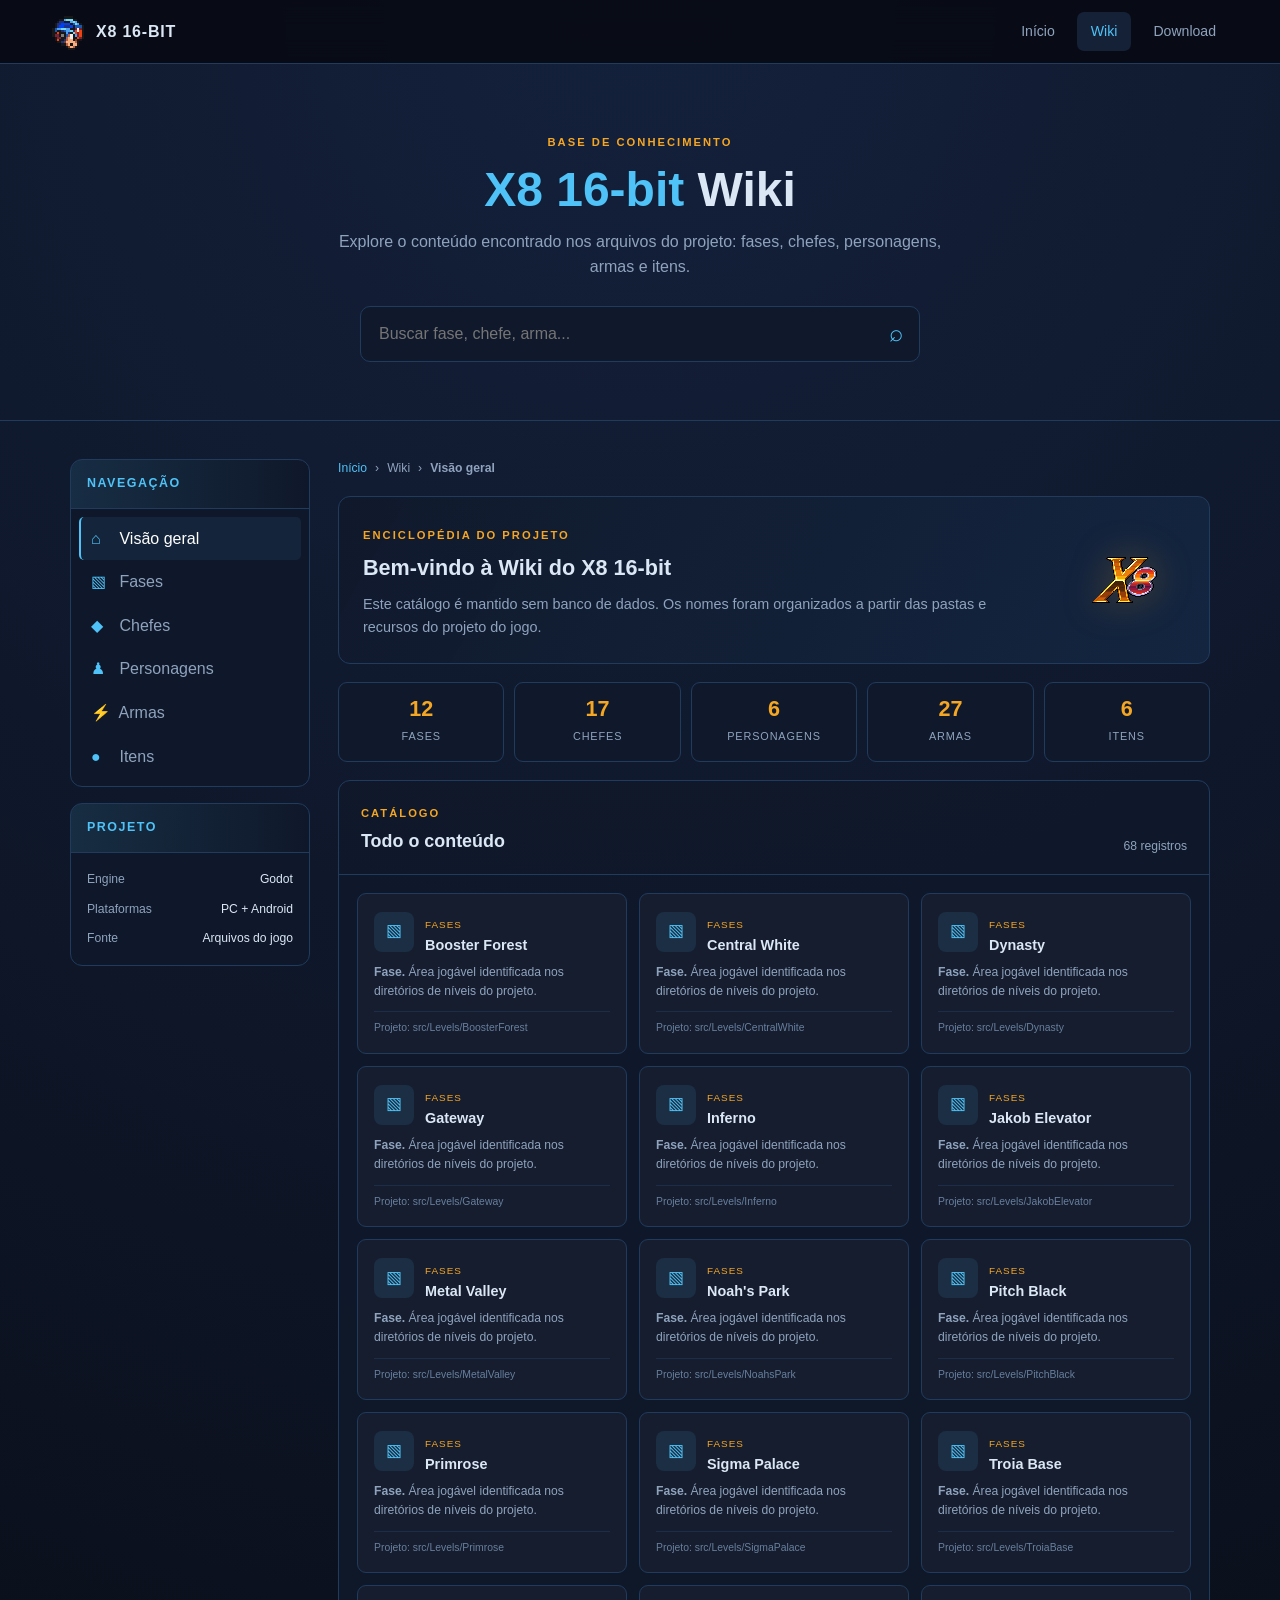
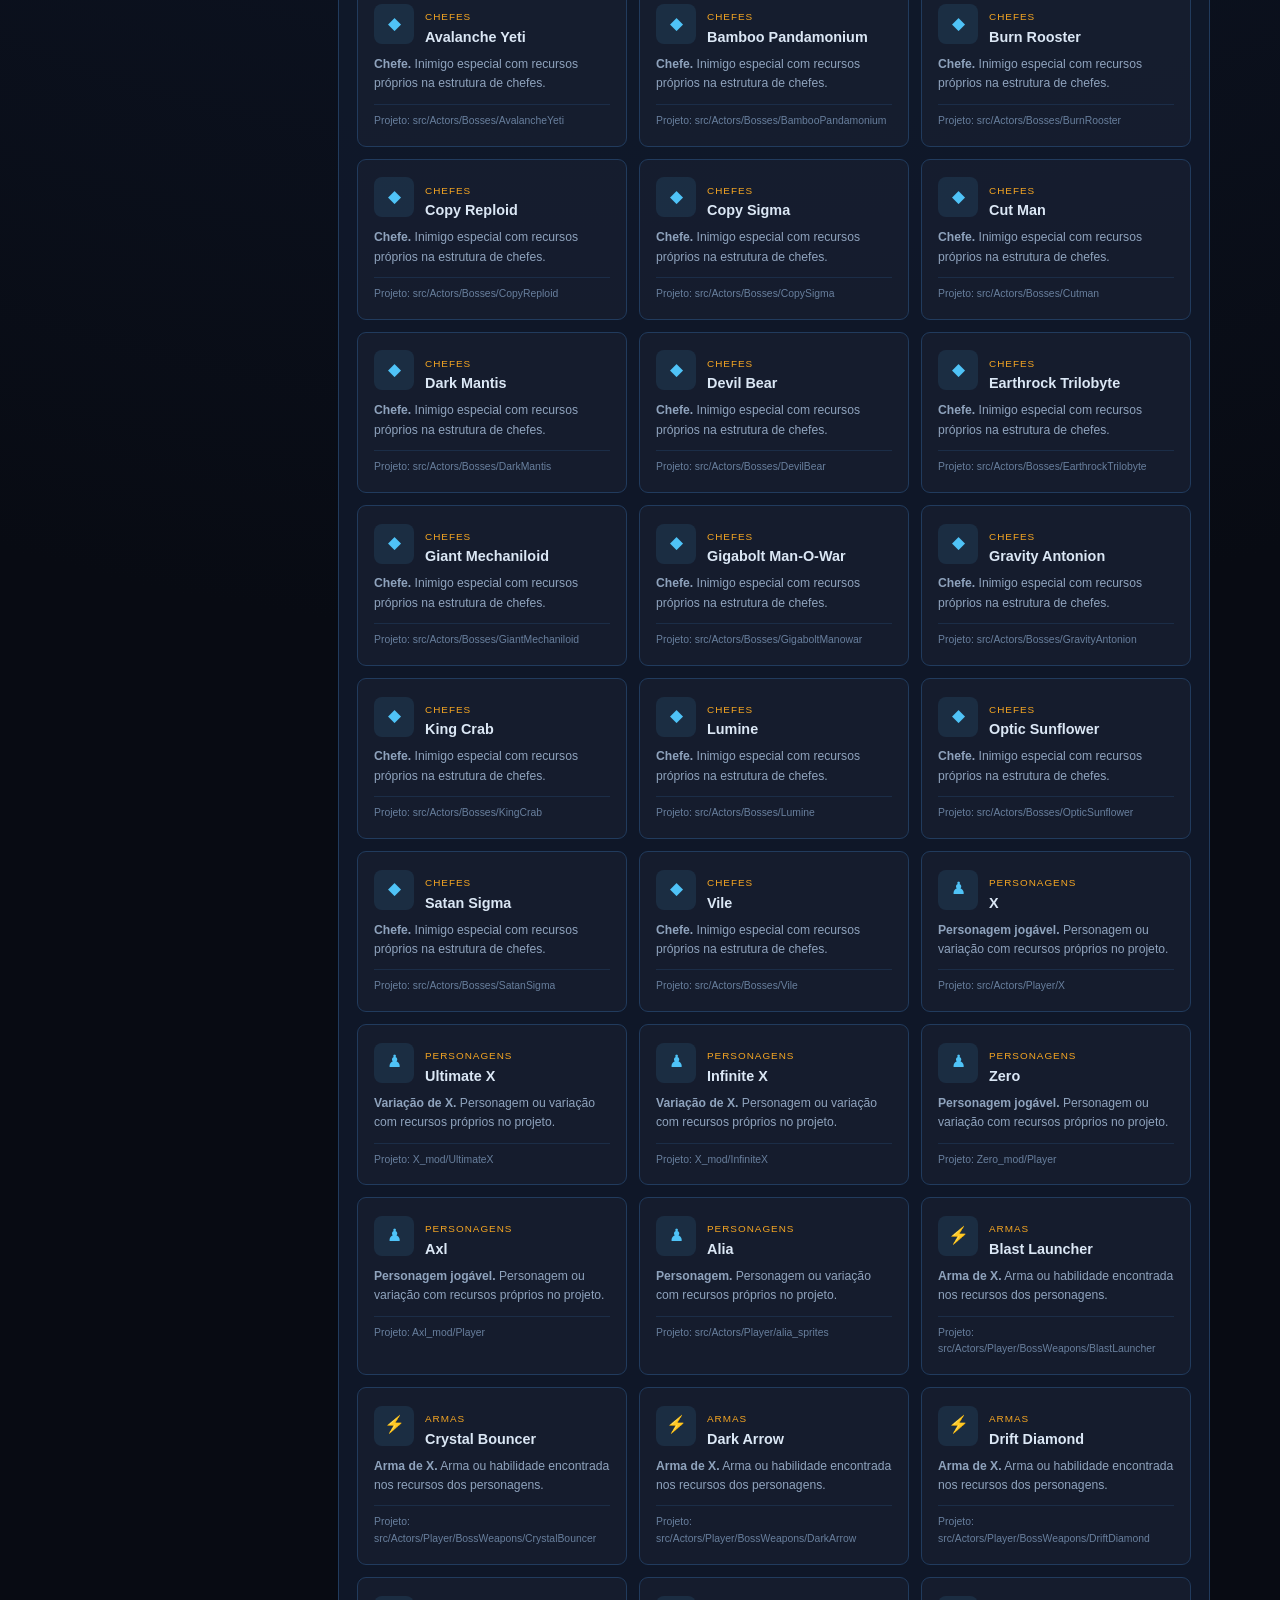
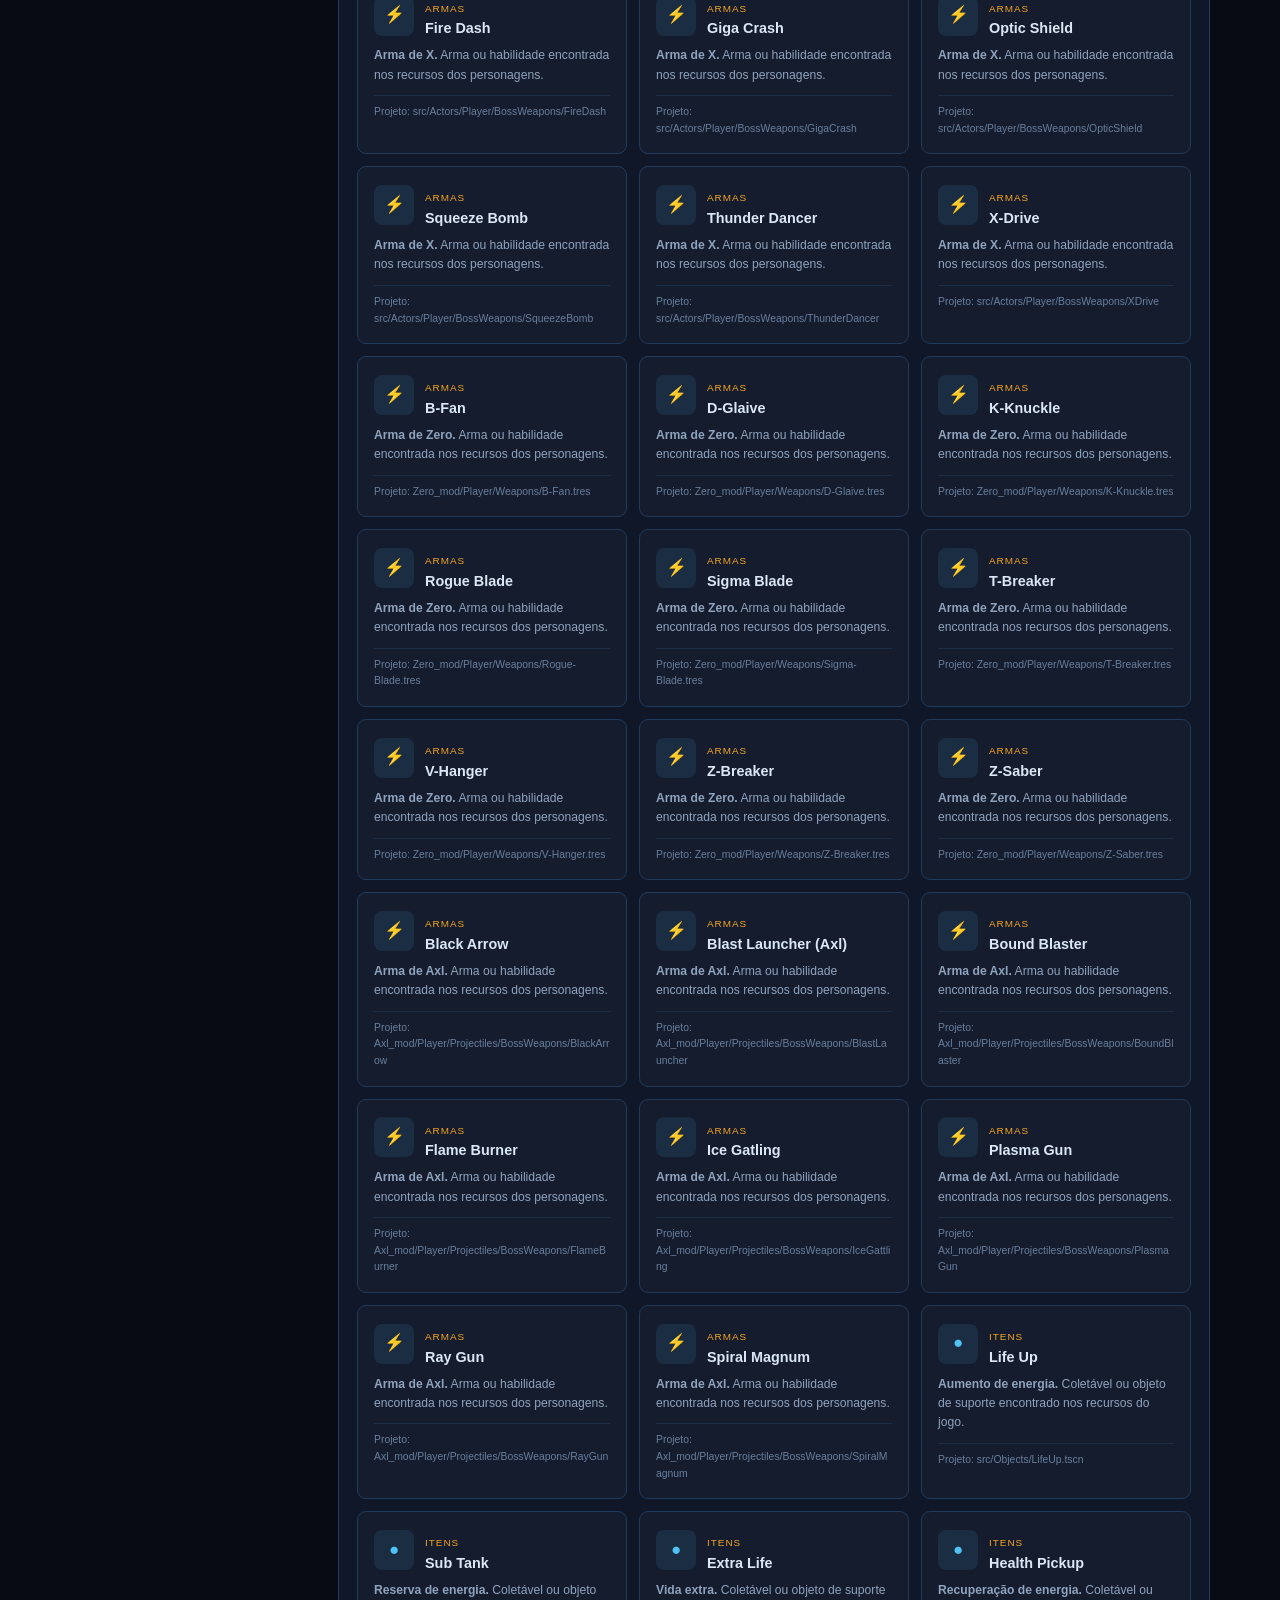
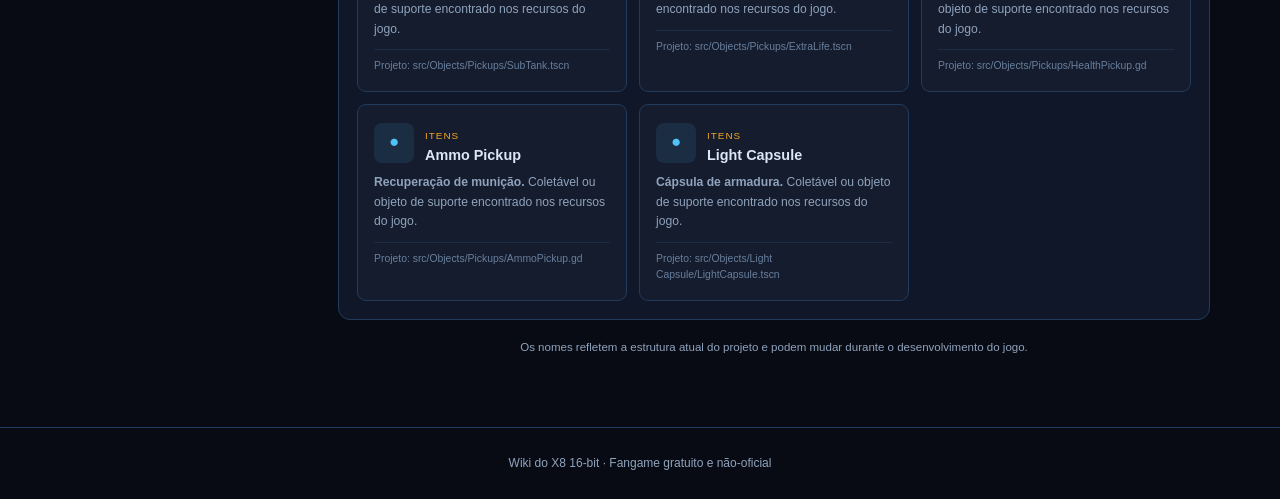
==== wiki.html @ cc603869 "Add static game wiki" ====
<!DOCTYPE html>
<html lang="pt-BR">
<head>
  <meta charset="UTF-8">
  <meta name="viewport" content="width=device-width, initial-scale=1.0">
  <meta name="description" content="Wiki do fangame X8 16-bit: fases, chefes, personagens, armas e itens.">
  <title>X8 16-bit Wiki</title>
  <link rel="icon" type="image/png" href="assets/icon.png">
  <link rel="stylesheet" href="assets/wiki.css">
</head>
<body>
  <header class="topbar">
    <a class="brand" href="index.html">
      <img src="assets/icon.png" alt="">
      <span>X8 16-BIT</span>
    </a>
    <nav aria-label="Navegação principal">
      <a href="index.html">Início</a>
      <a class="active" href="wiki.html" aria-current="page">Wiki</a>
      <a href="index.html#download">Download</a>
    </nav>
  </header>

  <section class="wiki-hero">
    <div class="hero-content">
      <span class="eyebrow">Base de conhecimento</span>
      <h1><span>X8 16-bit</span> Wiki</h1>
      <p>Explore o conteúdo encontrado nos arquivos do projeto: fases, chefes, personagens, armas e itens.</p>
      <label class="wiki-search">
        <span class="sr-only">Buscar na wiki</span>
        <input id="wiki-search" type="search" placeholder="Buscar fase, chefe, arma..." autocomplete="off">
        <span aria-hidden="true">⌕</span>
      </label>
    </div>
  </section>

  <div class="wiki-layout">
    <aside class="wiki-sidebar">
      <section class="side-card">
        <h2>Navegação</h2>
        <nav id="category-nav" aria-label="Categorias da wiki">
          <button class="side-link active" type="button" data-filter="all"><span>⌂</span> Visão geral</button>
          <button class="side-link" type="button" data-filter="fases"><span>▧</span> Fases</button>
          <button class="side-link" type="button" data-filter="chefes"><span>◆</span> Chefes</button>
          <button class="side-link" type="button" data-filter="personagens"><span>♟</span> Personagens</button>
          <button class="side-link" type="button" data-filter="armas"><span>⚡</span> Armas</button>
          <button class="side-link" type="button" data-filter="itens"><span>●</span> Itens</button>
        </nav>
      </section>
      <section class="side-card project-card">
        <h2>Projeto</h2>
        <dl>
          <div><dt>Engine</dt><dd>Godot</dd></div>
          <div><dt>Plataformas</dt><dd>PC + Android</dd></div>
          <div><dt>Fonte</dt><dd>Arquivos do jogo</dd></div>
        </dl>
      </section>
    </aside>

    <main class="wiki-content">
      <div class="breadcrumb"><a href="index.html">Início</a><span>›</span><span>Wiki</span><span>›</span><strong id="current-category">Visão geral</strong></div>

      <section class="welcome-panel" id="welcome-panel">
        <div>
          <span class="eyebrow">Enciclopédia do projeto</span>
          <h2>Bem-vindo à Wiki do X8 16-bit</h2>
          <p>Este catálogo é mantido sem banco de dados. Os nomes foram organizados a partir das pastas e recursos do projeto do jogo.</p>
        </div>
        <img src="assets/logo.png" alt="X8 16-bit">
      </section>

      <section class="stats" aria-label="Resumo do catálogo">
        <button type="button" data-filter="fases"><strong id="count-fases">0</strong><span>Fases</span></button>
        <button type="button" data-filter="chefes"><strong id="count-chefes">0</strong><span>Chefes</span></button>
        <button type="button" data-filter="personagens"><strong id="count-personagens">0</strong><span>Personagens</span></button>
        <button type="button" data-filter="armas"><strong id="count-armas">0</strong><span>Armas</span></button>
        <button type="button" data-filter="itens"><strong id="count-itens">0</strong><span>Itens</span></button>
      </section>

      <section class="catalog-panel">
        <header>
          <div>
            <span class="eyebrow">Catálogo</span>
            <h2 id="catalog-title">Todo o conteúdo</h2>
          </div>
          <span id="result-count" class="result-count" aria-live="polite"></span>
        </header>
        <div id="wiki-grid" class="wiki-grid"></div>
        <div id="empty-state" class="empty-state" hidden>
          <span>⌕</span>
          <h3>Nenhum resultado encontrado</h3>
          <p>Tente buscar usando outro nome ou selecione outra categoria.</p>
        </div>
      </section>

      <p class="source-note">Os nomes refletem a estrutura atual do projeto e podem mudar durante o desenvolvimento do jogo.</p>
    </main>
  </div>

  <footer>Wiki do X8 16-bit · Fangame gratuito e não-oficial</footer>
  <script src="assets/wiki.js"></script>
</body>
</html>
---- assets/wiki.css ----
:root{
  --bg:#080b13;
  --bg-soft:#0b1120;
  --surface:#10192b;
  --surface-2:#142137;
  --border:#213b5d;
  --blue:#4fc3f7;
  --blue-dark:#2476ad;
  --gold:#f5a623;
  --text:#dbe7f5;
  --muted:#8fa3bd;
  --shadow:0 18px 50px rgba(0,0,0,.28);
}
*{box-sizing:border-box}
html{scroll-behavior:smooth}
body{
  margin:0;background:radial-gradient(circle at 50% 0,#14213c 0,var(--bg) 42%);
  color:var(--text);font-family:"Segoe UI",Roboto,Arial,sans-serif;line-height:1.6;
}
button,input{font:inherit}
a{color:inherit}
.sr-only{position:absolute;width:1px;height:1px;padding:0;margin:-1px;overflow:hidden;clip:rect(0,0,0,0);white-space:nowrap;border:0}
.eyebrow{color:var(--gold);font-size:.7rem;font-weight:800;letter-spacing:.18em;text-transform:uppercase}
.topbar{
  min-height:64px;padding:10px max(20px,calc((100% - 1180px)/2));
  display:flex;align-items:center;justify-content:space-between;gap:24px;
  position:sticky;top:0;z-index:10;background:rgba(8,11,19,.9);
  backdrop-filter:blur(12px);border-bottom:1px solid var(--border);
}
.brand{display:flex;align-items:center;gap:10px;text-decoration:none;font-weight:800;letter-spacing:.05em}
.brand img{width:36px;height:36px;image-rendering:pixelated}
.topbar nav{display:flex;align-items:center;gap:8px}
.topbar nav a{padding:8px 14px;border-radius:7px;text-decoration:none;color:var(--muted);font-size:.88rem}
.topbar nav a:hover,.topbar nav a.active{background:var(--surface-2);color:var(--blue)}
.wiki-hero{padding:64px 20px 58px;border-bottom:1px solid var(--border);text-align:center}
.hero-content{max-width:700px;margin:auto}
.wiki-hero h1{font-size:clamp(2rem,7vw,3rem);line-height:1.15;margin:8px 0 12px}
.wiki-hero h1 span{color:var(--blue)}
.wiki-hero p{color:var(--muted);margin:0 auto;max-width:650px}
.wiki-search{display:block;position:relative;max-width:560px;margin:26px auto 0}
.wiki-search input{
  width:100%;padding:14px 48px 14px 18px;background:var(--surface);
  color:var(--text);border:1px solid var(--border);border-radius:10px;outline:none;
}
.wiki-search input:focus{border-color:var(--blue);box-shadow:0 0 0 3px rgba(79,195,247,.12)}
.wiki-search>span:last-child{position:absolute;right:17px;top:8px;color:var(--blue);font-size:1.5rem}
.wiki-layout{
  width:min(1180px,100%);margin:auto;padding:38px 20px 70px;
  display:grid;grid-template-columns:240px minmax(0,1fr);gap:28px;align-items:start;
}
.wiki-sidebar{position:sticky;top:88px;display:grid;gap:16px}
.side-card,.catalog-panel,.welcome-panel{
  background:rgba(16,25,43,.9);border:1px solid var(--border);border-radius:12px;overflow:hidden;
}
.side-card h2{
  font-size:.78rem;text-transform:uppercase;letter-spacing:.12em;margin:0;padding:14px 16px;
  color:var(--blue);background:linear-gradient(90deg,rgba(79,195,247,.12),transparent);
  border-bottom:1px solid var(--border);
}
.side-card nav{padding:8px}
.side-link{
  width:100%;border:0;border-left:2px solid transparent;background:transparent;color:var(--muted);
  padding:9px 10px;text-align:left;border-radius:5px;cursor:pointer;
}
.side-link span{display:inline-block;width:24px;color:var(--blue)}
.side-link:hover,.side-link.active{color:#fff;background:rgba(79,195,247,.08);border-left-color:var(--blue)}
.project-card dl{margin:0;padding:12px 16px;font-size:.76rem}
.project-card dl div{display:flex;justify-content:space-between;gap:8px;padding:5px 0}
.project-card dt{color:var(--muted)}.project-card dd{margin:0;text-align:right}
.breadcrumb{display:flex;gap:8px;align-items:center;color:var(--muted);font-size:.76rem;margin-bottom:18px}
.breadcrumb a{color:var(--blue);text-decoration:none}
.welcome-panel{
  padding:24px;display:flex;justify-content:space-between;align-items:center;gap:24px;
  background:linear-gradient(120deg,rgba(16,25,43,.95),rgba(20,38,66,.92));
}
.welcome-panel h2{margin:4px 0 8px;font-size:1.35rem}.welcome-panel p{margin:0;color:var(--muted);font-size:.9rem}
.welcome-panel img{width:120px;image-rendering:pixelated;filter:drop-shadow(0 0 18px rgba(245,166,35,.25))}
.stats{display:grid;grid-template-columns:repeat(5,1fr);gap:10px;margin:18px 0}
.stats button{
  padding:13px 8px;background:var(--surface);border:1px solid var(--border);border-radius:9px;
  color:var(--text);cursor:pointer;
}
.stats button:hover{border-color:var(--blue);transform:translateY(-1px)}
.stats strong{display:block;color:var(--gold);font-size:1.35rem;line-height:1.2}.stats span{color:var(--muted);font-size:.68rem;text-transform:uppercase;letter-spacing:.08em}
.catalog-panel>header{display:flex;align-items:end;justify-content:space-between;gap:20px;padding:18px 22px;border-bottom:1px solid var(--border)}
.catalog-panel h2{font-size:1.12rem;margin:3px 0 0}.result-count{font-size:.76rem;color:var(--muted)}
.wiki-grid{padding:18px;display:grid;grid-template-columns:repeat(3,minmax(0,1fr));gap:12px}
.wiki-entry{
  min-width:0;padding:16px;background:rgba(255,255,255,.025);border:1px solid var(--border);
  border-radius:9px;transition:.18s ease;
}
.wiki-entry:hover{transform:translateY(-2px);border-color:var(--blue-dark);background:rgba(79,195,247,.04)}
.entry-top{display:flex;align-items:center;gap:11px;margin-bottom:9px}
.entry-icon{
  width:40px;height:40px;flex:0 0 40px;display:grid;place-items:center;border-radius:8px;
  background:rgba(79,195,247,.1);color:var(--blue);font-size:1.05rem;
}
.wiki-entry h3{font-size:.9rem;line-height:1.25;margin:0;overflow-wrap:anywhere}
.entry-category{font-size:.62rem;text-transform:uppercase;letter-spacing:.1em;color:var(--gold)}
.wiki-entry p{font-size:.76rem;color:var(--muted);margin:0}
.entry-source{display:block;margin-top:10px;padding-top:8px;border-top:1px solid rgba(33,59,93,.55);font-size:.65rem;color:#687f9d;overflow-wrap:anywhere}
.empty-state{text-align:center;padding:55px 20px;color:var(--muted)}.empty-state span{font-size:2rem;color:var(--blue)}.empty-state h3{color:var(--text);margin:8px 0 2px}.empty-state p{margin:0;font-size:.84rem}
.source-note{text-align:center;color:var(--muted);font-size:.72rem;margin:18px 0 0}
footer{padding:26px 20px;text-align:center;border-top:1px solid var(--border);color:var(--muted);font-size:.75rem}
@media(max-width:900px){
  .wiki-layout{grid-template-columns:1fr}.wiki-sidebar{position:static}.side-card nav{display:grid;grid-template-columns:repeat(3,1fr);gap:4px}.project-card{display:none}
  .wiki-grid{grid-template-columns:repeat(2,minmax(0,1fr))}
}
@media(max-width:620px){
  .topbar{padding-inline:14px}.brand span{display:none}.topbar nav a{padding:8px 10px}
  .wiki-hero{padding:44px 16px}.wiki-layout{padding:24px 14px 50px}
  .side-card nav{grid-template-columns:repeat(2,1fr)}.welcome-panel img{display:none}
  .stats{grid-template-columns:repeat(3,1fr)}.wiki-grid{grid-template-columns:1fr;padding:12px}
  .catalog-panel>header{padding:15px}.breadcrumb{overflow-x:auto;white-space:nowrap}
}
@media(prefers-reduced-motion:reduce){html{scroll-behavior:auto}*{transition:none!important}}
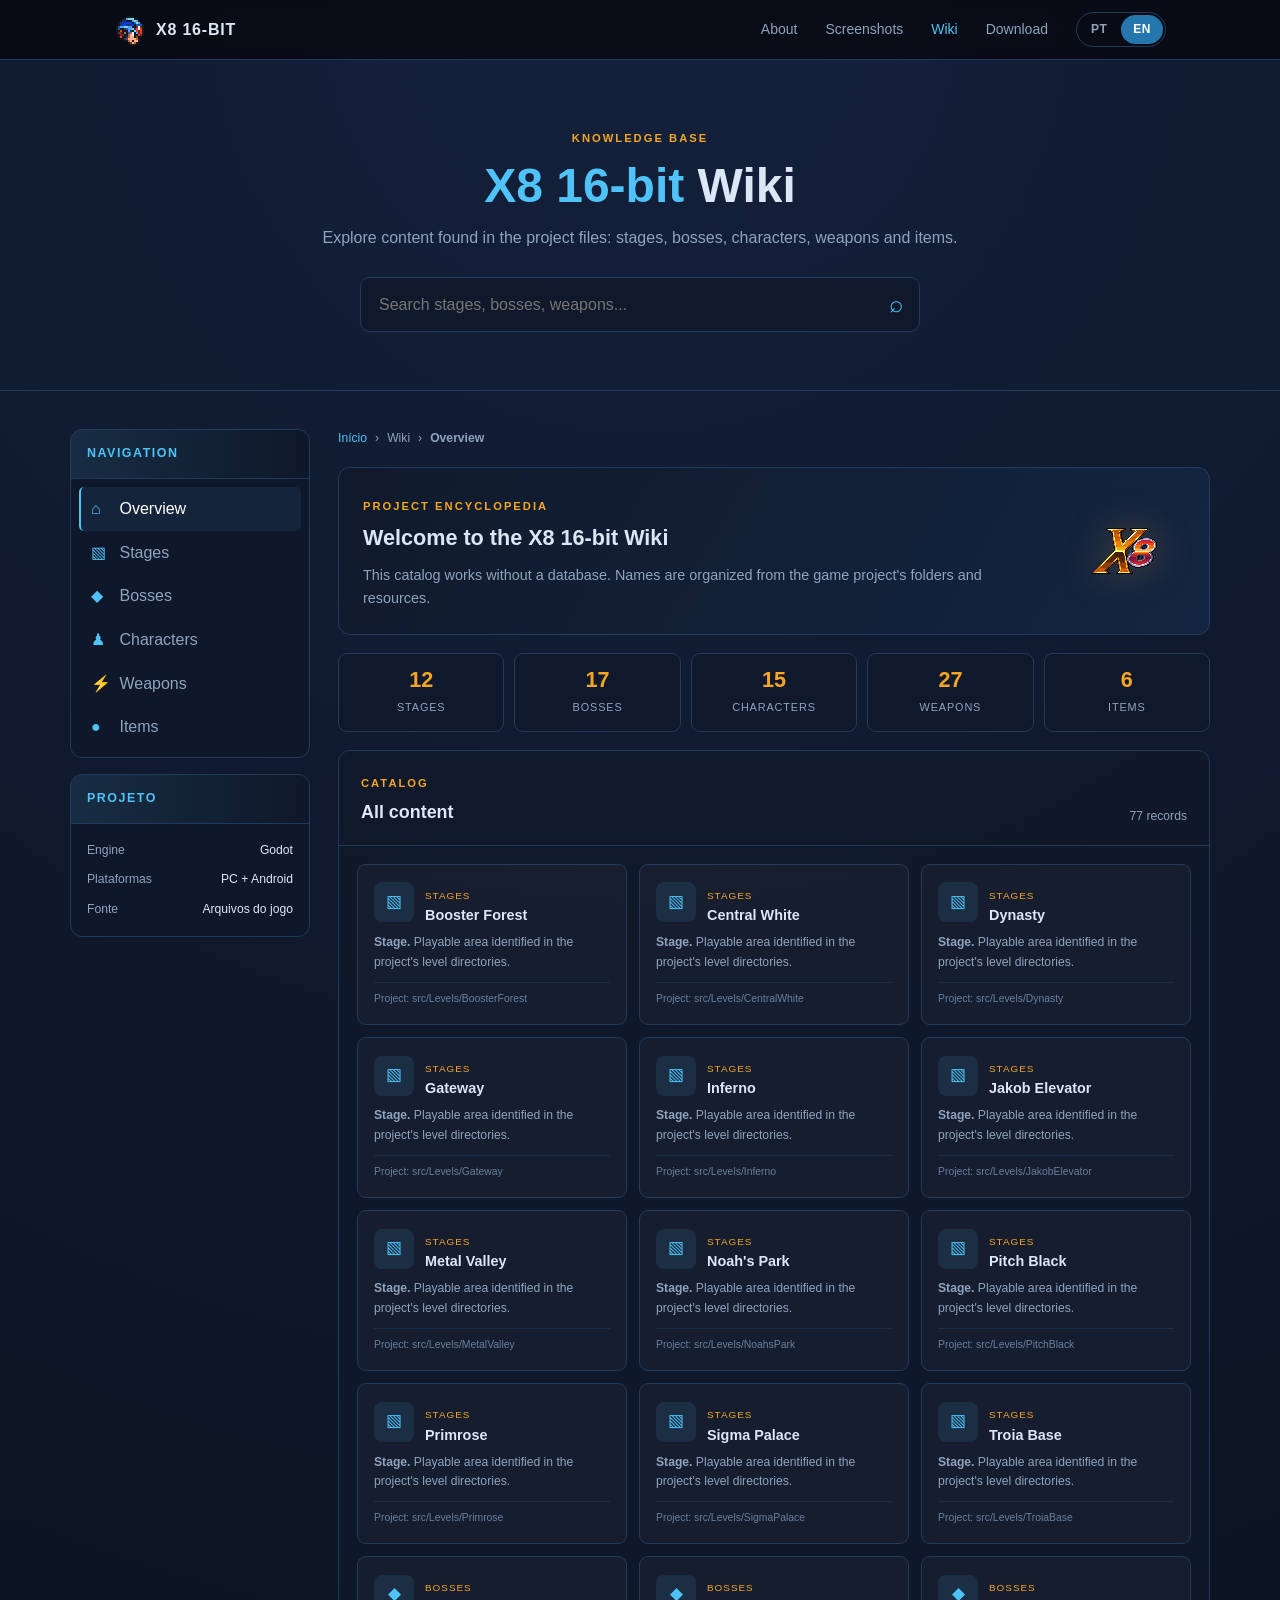
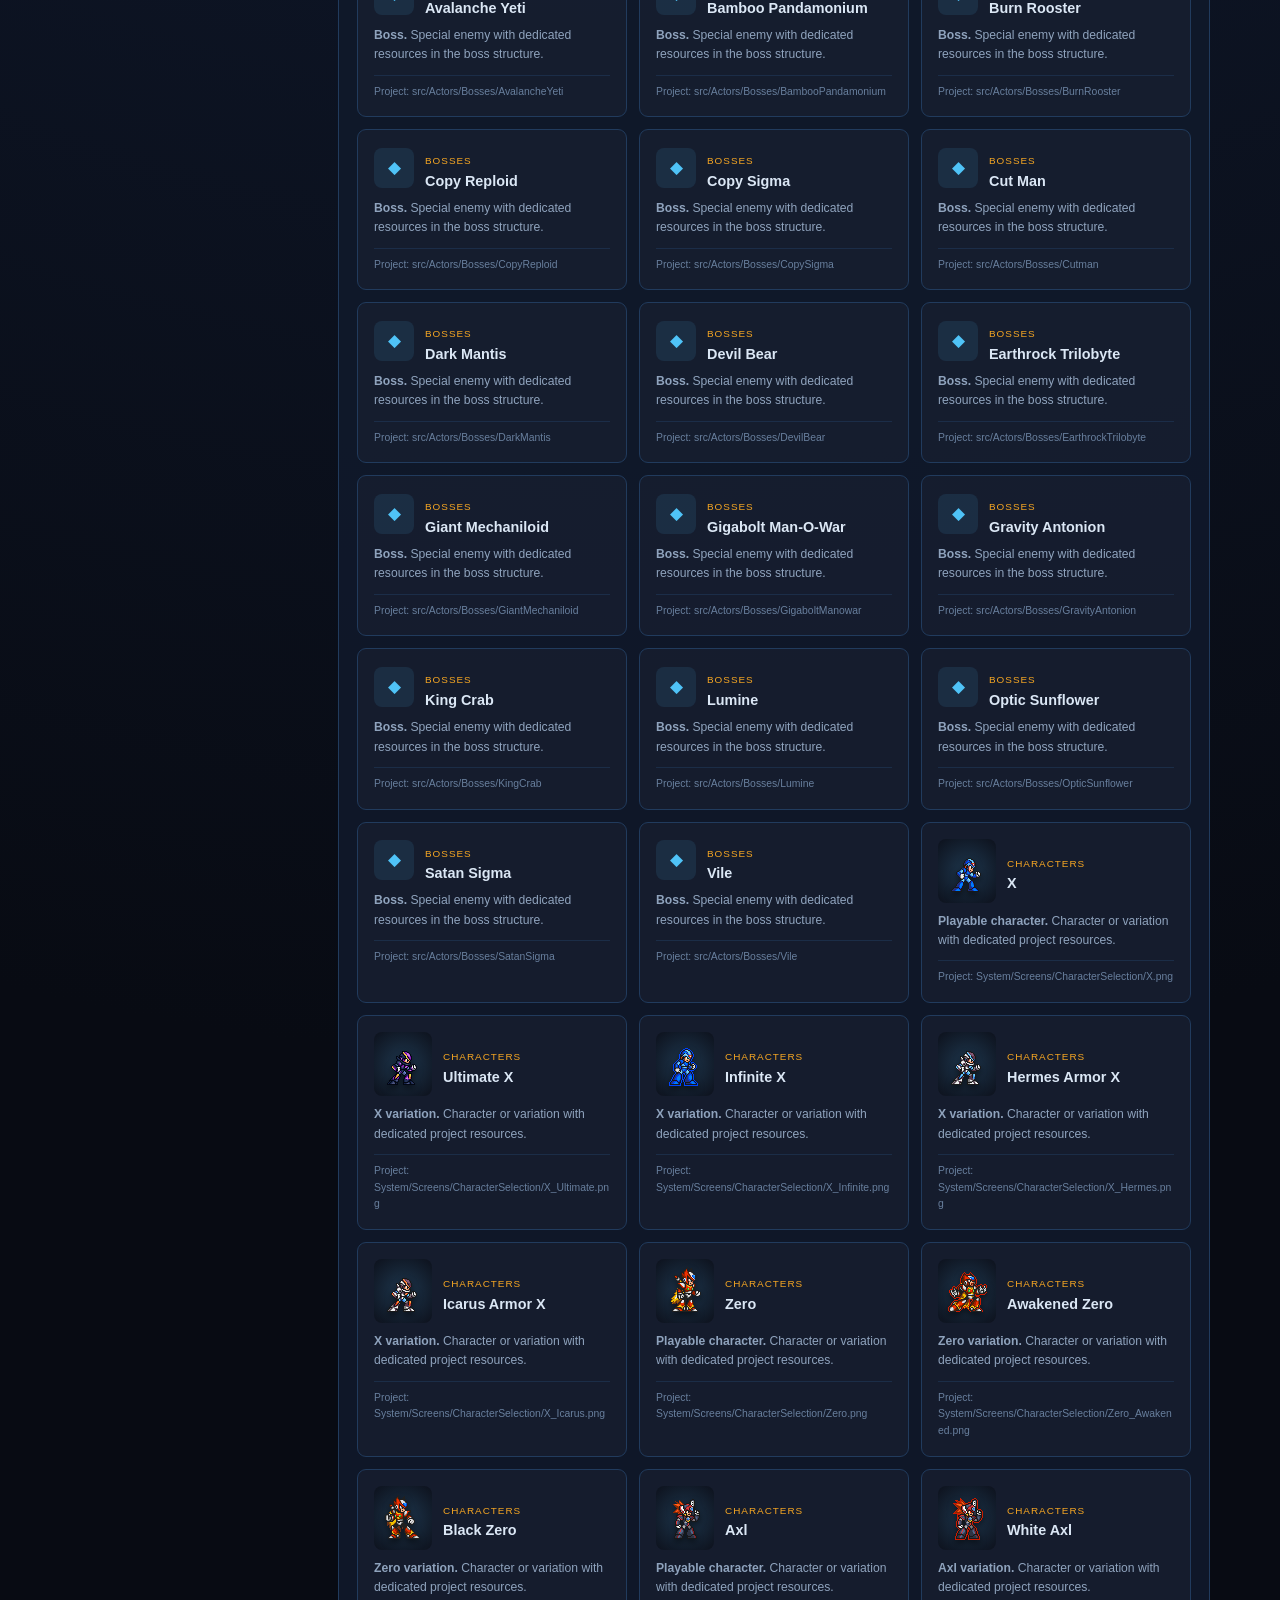
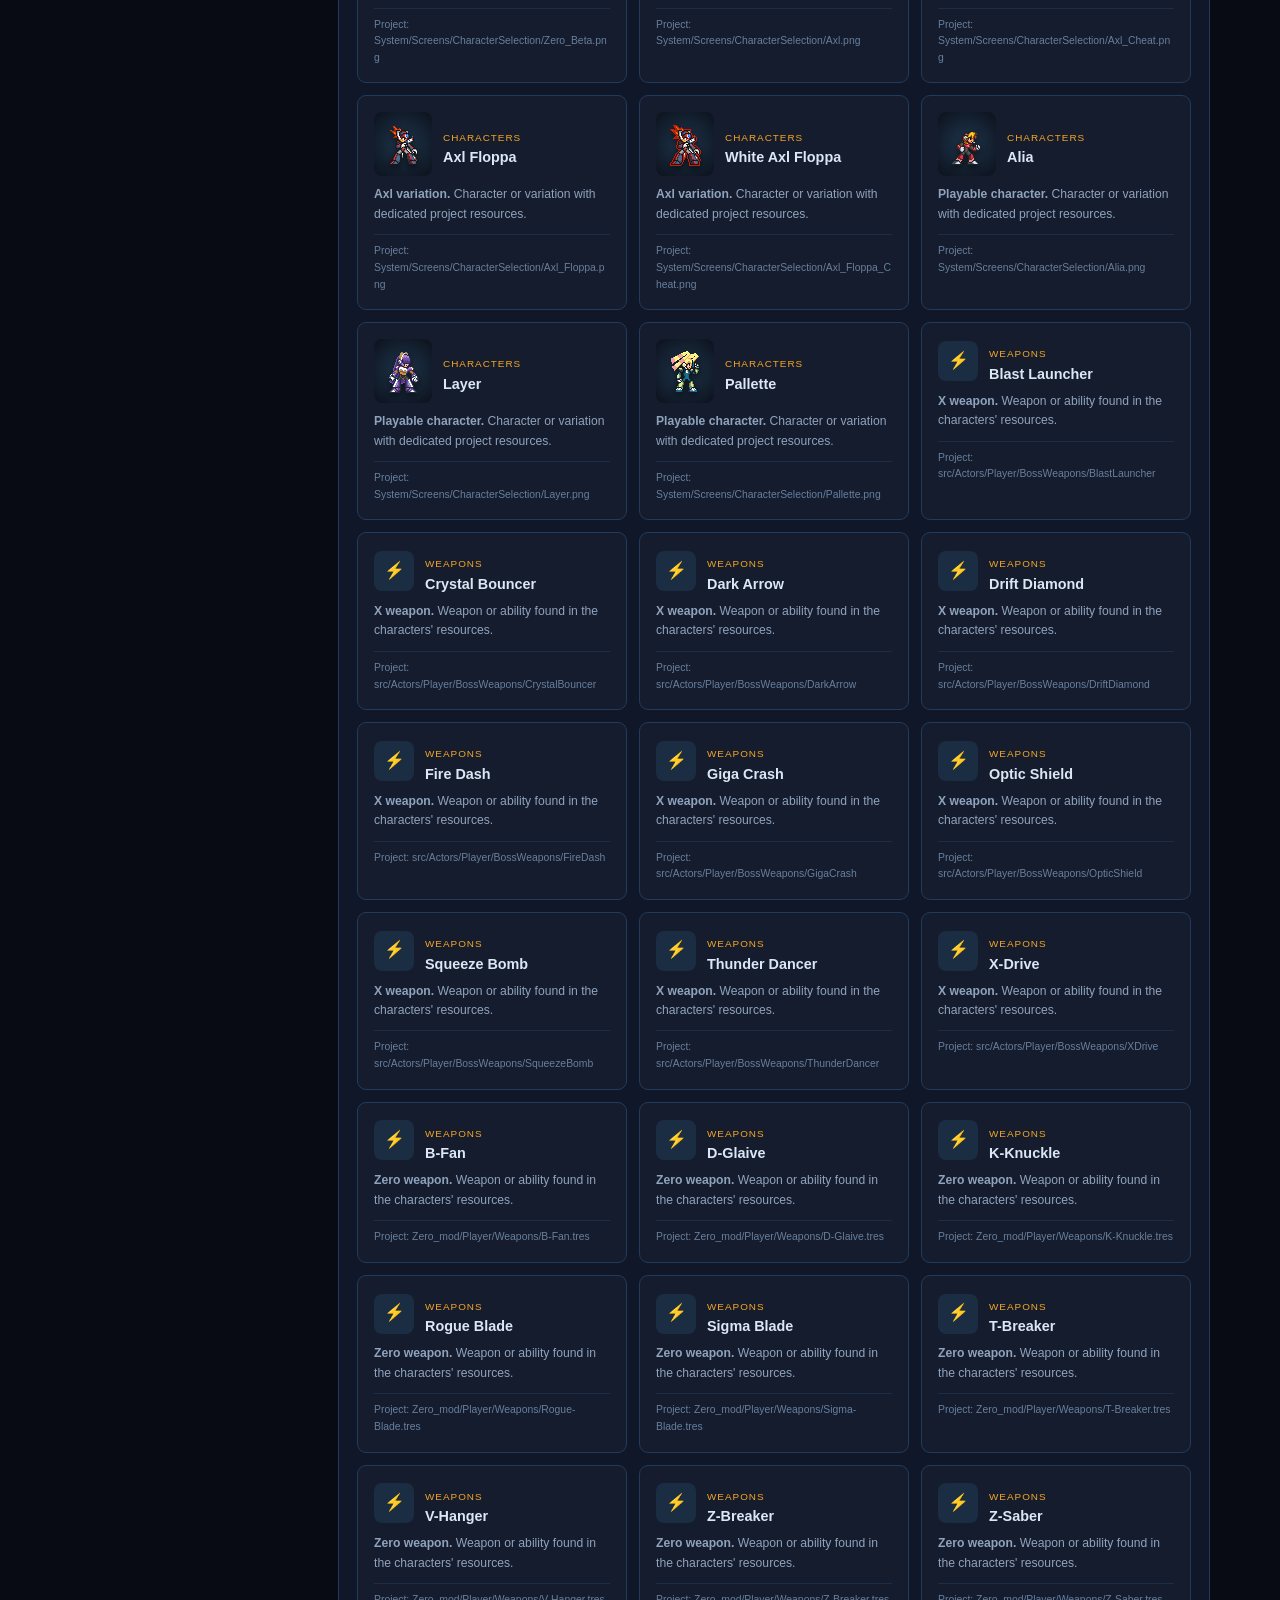
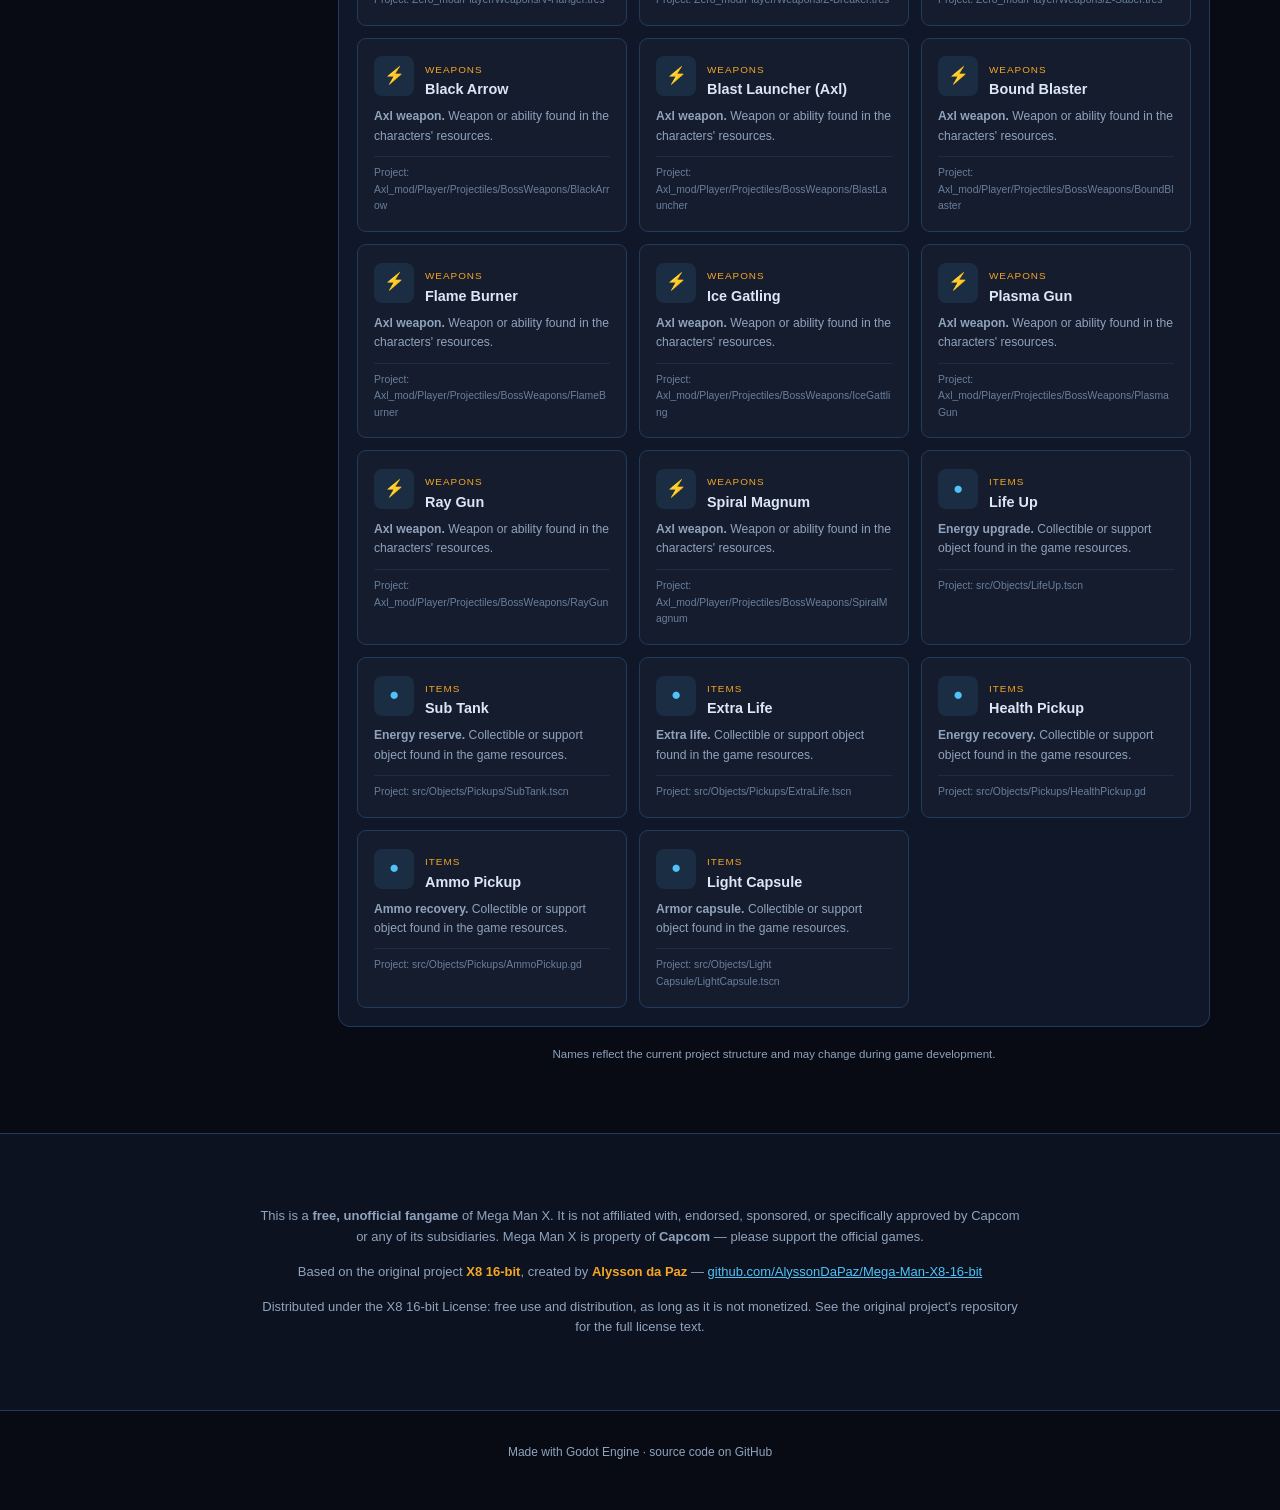
==== commit 6b30a6d1: "Align wiki layout and update documentation" ====
--- a/wiki.html
+++ b/wiki.html
@@ -9,26 +9,33 @@
   <link rel="stylesheet" href="assets/wiki.css">
 </head>
 <body>
-  <header class="topbar">
-    <a class="brand" href="index.html">
-      <img src="assets/icon.png" alt="">
-      <span>X8 16-BIT</span>
-    </a>
-    <nav aria-label="Navegação principal">
-      <a href="index.html">Início</a>
-      <a class="active" href="wiki.html" aria-current="page">Wiki</a>
-      <a href="index.html#download">Download</a>
-    </nav>
+  <header class="nav">
+    <div class="nav-inner">
+      <a class="brand" href="index.html">
+        <img src="assets/icon.png" alt="Ícone X8">
+        <span>X8 16-BIT</span>
+      </a>
+      <nav class="nav-links" aria-label="Navegação principal">
+        <a href="index.html#sobre" data-i18n="nav.sobre">Sobre</a>
+        <a href="index.html#screenshots" data-i18n="nav.screenshots">Screenshots</a>
+        <a href="wiki.html" class="active" aria-current="page">Wiki</a>
+        <a href="index.html#download" data-i18n="nav.download">Download</a>
+        <div class="lang-switch" role="group" aria-label="Language / Idioma">
+          <button type="button" data-lang="pt">PT</button>
+          <button type="button" data-lang="en">EN</button>
+        </div>
+      </nav>
+    </div>
   </header>
 
   <section class="wiki-hero">
     <div class="hero-content">
-      <span class="eyebrow">Base de conhecimento</span>
+      <span class="eyebrow" data-i18n="hero.eyebrow">Base de conhecimento</span>
       <h1><span>X8 16-bit</span> Wiki</h1>
-      <p>Explore o conteúdo encontrado nos arquivos do projeto: fases, chefes, personagens, armas e itens.</p>
+      <p data-i18n="hero.description">Explore o conteúdo encontrado nos arquivos do projeto: fases, chefes, personagens, armas e itens.</p>
       <label class="wiki-search">
         <span class="sr-only">Buscar na wiki</span>
-        <input id="wiki-search" type="search" placeholder="Buscar fase, chefe, arma..." autocomplete="off">
+        <input id="wiki-search" type="search" data-i18n-attr="placeholder" data-i18n="search.placeholder" placeholder="Buscar fase, chefe, arma..." autocomplete="off">
         <span aria-hidden="true">⌕</span>
       </label>
     </div>
@@ -37,14 +44,14 @@
   <div class="wiki-layout">
     <aside class="wiki-sidebar">
       <section class="side-card">
-        <h2>Navegação</h2>
+        <h2 data-i18n="sidebar.navigation">Navegação</h2>
         <nav id="category-nav" aria-label="Categorias da wiki">
-          <button class="side-link active" type="button" data-filter="all"><span>⌂</span> Visão geral</button>
-          <button class="side-link" type="button" data-filter="fases"><span>▧</span> Fases</button>
-          <button class="side-link" type="button" data-filter="chefes"><span>◆</span> Chefes</button>
-          <button class="side-link" type="button" data-filter="personagens"><span>♟</span> Personagens</button>
-          <button class="side-link" type="button" data-filter="armas"><span>⚡</span> Armas</button>
-          <button class="side-link" type="button" data-filter="itens"><span>●</span> Itens</button>
+          <button class="side-link active" type="button" data-filter="all"><span>⌂</span> <b data-i18n="category.all">Visão geral</b></button>
+          <button class="side-link" type="button" data-filter="fases"><span>▧</span> <b data-i18n="category.fases">Fases</b></button>
+          <button class="side-link" type="button" data-filter="chefes"><span>◆</span> <b data-i18n="category.chefes">Chefes</b></button>
+          <button class="side-link" type="button" data-filter="personagens"><span>♟</span> <b data-i18n="category.personagens">Personagens</b></button>
+          <button class="side-link" type="button" data-filter="armas"><span>⚡</span> <b data-i18n="category.armas">Armas</b></button>
+          <button class="side-link" type="button" data-filter="itens"><span>●</span> <b data-i18n="category.itens">Itens</b></button>
         </nav>
       </section>
       <section class="side-card project-card">
@@ -62,25 +69,25 @@
 
       <section class="welcome-panel" id="welcome-panel">
         <div>
-          <span class="eyebrow">Enciclopédia do projeto</span>
-          <h2>Bem-vindo à Wiki do X8 16-bit</h2>
-          <p>Este catálogo é mantido sem banco de dados. Os nomes foram organizados a partir das pastas e recursos do projeto do jogo.</p>
+          <span class="eyebrow" data-i18n="welcome.eyebrow">Enciclopédia do projeto</span>
+          <h2 data-i18n="welcome.title">Bem-vindo à Wiki do X8 16-bit</h2>
+          <p data-i18n="welcome.description">Este catálogo é mantido sem banco de dados. Os nomes foram organizados a partir das pastas e recursos do projeto do jogo.</p>
         </div>
         <img src="assets/logo.png" alt="X8 16-bit">
       </section>
 
       <section class="stats" aria-label="Resumo do catálogo">
-        <button type="button" data-filter="fases"><strong id="count-fases">0</strong><span>Fases</span></button>
-        <button type="button" data-filter="chefes"><strong id="count-chefes">0</strong><span>Chefes</span></button>
-        <button type="button" data-filter="personagens"><strong id="count-personagens">0</strong><span>Personagens</span></button>
-        <button type="button" data-filter="armas"><strong id="count-armas">0</strong><span>Armas</span></button>
-        <button type="button" data-filter="itens"><strong id="count-itens">0</strong><span>Itens</span></button>
+        <button type="button" data-filter="fases"><strong id="count-fases">0</strong><span data-i18n="category.fases">Fases</span></button>
+        <button type="button" data-filter="chefes"><strong id="count-chefes">0</strong><span data-i18n="category.chefes">Chefes</span></button>
+        <button type="button" data-filter="personagens"><strong id="count-personagens">0</strong><span data-i18n="category.personagens">Personagens</span></button>
+        <button type="button" data-filter="armas"><strong id="count-armas">0</strong><span data-i18n="category.armas">Armas</span></button>
+        <button type="button" data-filter="itens"><strong id="count-itens">0</strong><span data-i18n="category.itens">Itens</span></button>
       </section>
 
       <section class="catalog-panel">
         <header>
           <div>
-            <span class="eyebrow">Catálogo</span>
+            <span class="eyebrow" data-i18n="catalog.eyebrow">Catálogo</span>
             <h2 id="catalog-title">Todo o conteúdo</h2>
           </div>
           <span id="result-count" class="result-count" aria-live="polite"></span>
@@ -88,16 +95,40 @@
         <div id="wiki-grid" class="wiki-grid"></div>
         <div id="empty-state" class="empty-state" hidden>
           <span>⌕</span>
-          <h3>Nenhum resultado encontrado</h3>
-          <p>Tente buscar usando outro nome ou selecione outra categoria.</p>
+          <h3 data-i18n="empty.title">Nenhum resultado encontrado</h3>
+          <p data-i18n="empty.description">Tente buscar usando outro nome ou selecione outra categoria.</p>
         </div>
       </section>
 
-      <p class="source-note">Os nomes refletem a estrutura atual do projeto e podem mudar durante o desenvolvimento do jogo.</p>
+      <p class="source-note" data-i18n="source.note">Os nomes refletem a estrutura atual do projeto e podem mudar durante o desenvolvimento do jogo.</p>
     </main>
   </div>
 
-  <footer>Wiki do X8 16-bit · Fangame gratuito e não-oficial</footer>
+  <section class="legal">
+    <div class="legal-container">
+      <p data-i18n="legal.p1">
+        Este é um <strong>fangame gratuito e não-oficial</strong> de Mega Man X.
+        Não é afiliado, associado, autorizado, aprovado ou de qualquer forma
+        oficialmente conectado com a Capcom ou qualquer uma de suas subsidiárias.
+        Mega Man X é propriedade da <strong>Capcom</strong> — por favor, apoie os jogos oficiais.
+      </p>
+      <p data-i18n="legal.p2">
+        Baseado no projeto original <span class="credit-name">X8 16-bit</span>,
+        criado por <span class="credit-name">Alysson da Paz</span> —
+        <a href="https://github.com/AlyssonDaPaz/Mega-Man-X8-16-bit" target="_blank" rel="noopener">
+          github.com/AlyssonDaPaz/Mega-Man-X8-16-bit
+        </a>
+      </p>
+      <p data-i18n="legal.p3">
+        Distribuído sob a licença X8 16-bit License: uso e distribuição livres,
+        desde que não monetizados. Consulte o repositório do projeto original para o texto completo da licença.
+      </p>
+    </div>
+  </section>
+
+  <footer data-i18n="footer.text">
+    Feito com Godot Engine · <a href="https://github.com/Ian03/Megaman-X" target="_blank" rel="noopener">código-fonte no GitHub</a>
+  </footer>
   <script src="assets/wiki.js"></script>
 </body>
 </html>
--- a/assets/wiki.css
+++ b/assets/wiki.css
@@ -21,17 +21,26 @@
 a{color:inherit}
 .sr-only{position:absolute;width:1px;height:1px;padding:0;margin:-1px;overflow:hidden;clip:rect(0,0,0,0);white-space:nowrap;border:0}
 .eyebrow{color:var(--gold);font-size:.7rem;font-weight:800;letter-spacing:.18em;text-transform:uppercase}
-.topbar{
-  min-height:64px;padding:10px max(20px,calc((100% - 1180px)/2));
-  display:flex;align-items:center;justify-content:space-between;gap:24px;
+header.nav{
   position:sticky;top:0;z-index:10;background:rgba(8,11,19,.9);
   backdrop-filter:blur(12px);border-bottom:1px solid var(--border);
 }
+.nav-inner{
+  max-width:1100px;margin:0 auto;padding:12px 24px;
+  display:flex;align-items:center;justify-content:space-between;gap:16px;
+}
 .brand{display:flex;align-items:center;gap:10px;text-decoration:none;font-weight:800;letter-spacing:.05em}
-.brand img{width:36px;height:36px;image-rendering:pixelated}
-.topbar nav{display:flex;align-items:center;gap:8px}
-.topbar nav a{padding:8px 14px;border-radius:7px;text-decoration:none;color:var(--muted);font-size:.88rem}
-.topbar nav a:hover,.topbar nav a.active{background:var(--surface-2);color:var(--blue)}
+.brand img{width:32px;height:32px;image-rendering:pixelated}
+.nav-links{display:flex;align-items:center;gap:28px;font-size:14px}
+.nav-links a{text-decoration:none;color:var(--muted);transition:color .15s}
+.nav-links a:hover,.nav-links a.active{color:var(--blue)}
+.lang-switch{display:flex;gap:2px;border:1px solid var(--border);border-radius:999px;padding:2px}
+.lang-switch button{
+  border:0;background:transparent;color:var(--muted);font-size:12px;font-weight:700;
+  letter-spacing:.5px;padding:5px 12px;border-radius:999px;cursor:pointer;
+}
+.lang-switch button.active{background:var(--blue-dark);color:#fff}
+.lang-switch button:not(.active):hover{color:var(--blue)}
 .wiki-hero{padding:64px 20px 58px;border-bottom:1px solid var(--border);text-align:center}
 .hero-content{max-width:700px;margin:auto}
 .wiki-hero h1{font-size:clamp(2rem,7vw,3rem);line-height:1.15;margin:8px 0 12px}
@@ -63,6 +72,7 @@
   padding:9px 10px;text-align:left;border-radius:5px;cursor:pointer;
 }
 .side-link span{display:inline-block;width:24px;color:var(--blue)}
+.side-link b{font:inherit}
 .side-link:hover,.side-link.active{color:#fff;background:rgba(79,195,247,.08);border-left-color:var(--blue)}
 .project-card dl{margin:0;padding:12px 16px;font-size:.76rem}
 .project-card dl div{display:flex;justify-content:space-between;gap:8px;padding:5px 0}
@@ -95,20 +105,45 @@
   width:40px;height:40px;flex:0 0 40px;display:grid;place-items:center;border-radius:8px;
   background:rgba(79,195,247,.1);color:var(--blue);font-size:1.05rem;
 }
+.entry-icon.character-icon{
+  width:58px;height:64px;flex-basis:58px;padding:4px;overflow:hidden;
+  background:radial-gradient(circle,rgba(79,195,247,.16),rgba(8,11,19,.65));
+}
+.character-icon img{
+  display:block;max-width:100%;max-height:100%;width:auto;height:auto;
+  image-rendering:pixelated;filter:drop-shadow(0 3px 3px rgba(0,0,0,.5));
+}
 .wiki-entry h3{font-size:.9rem;line-height:1.25;margin:0;overflow-wrap:anywhere}
 .entry-category{font-size:.62rem;text-transform:uppercase;letter-spacing:.1em;color:var(--gold)}
 .wiki-entry p{font-size:.76rem;color:var(--muted);margin:0}
 .entry-source{display:block;margin-top:10px;padding-top:8px;border-top:1px solid rgba(33,59,93,.55);font-size:.65rem;color:#687f9d;overflow-wrap:anywhere}
 .empty-state{text-align:center;padding:55px 20px;color:var(--muted)}.empty-state span{font-size:2rem;color:var(--blue)}.empty-state h3{color:var(--text);margin:8px 0 2px}.empty-state p{margin:0;font-size:.84rem}
 .source-note{text-align:center;color:var(--muted);font-size:.72rem;margin:18px 0 0}
-footer{padding:26px 20px;text-align:center;border-top:1px solid var(--border);color:var(--muted);font-size:.75rem}
+.legal{
+  padding:72px 24px;background:#0d1220;
+  border-top:1px solid var(--border);border-bottom:1px solid var(--border);
+}
+.legal-container{max-width:760px;margin:0 auto;text-align:center}
+.legal p{font-size:13px;color:var(--muted);margin:0 0 14px}
+.legal p:last-child{margin-bottom:0}
+.legal a{color:var(--blue);text-decoration:underline;overflow-wrap:anywhere}
+.legal .credit-name{color:var(--gold);font-weight:600}
+footer{padding:32px 24px 48px;text-align:center;color:var(--muted);font-size:12px}
+footer a{color:inherit;text-decoration:none}
 @media(max-width:900px){
   .wiki-layout{grid-template-columns:1fr}.wiki-sidebar{position:static}.side-card nav{display:grid;grid-template-columns:repeat(3,1fr);gap:4px}.project-card{display:none}
   .wiki-grid{grid-template-columns:repeat(2,minmax(0,1fr))}
 }
+@media(max-width:700px){
+  .nav-inner{padding:10px 12px;flex-wrap:wrap;gap:8px}
+  .brand{width:100%;justify-content:center}
+  .nav-links{width:100%;display:grid;grid-template-columns:repeat(3,minmax(0,1fr));gap:4px;text-align:center;font-size:12px}
+  .nav-links>a{display:flex;min-height:40px;align-items:center;justify-content:center;padding:4px}
+  .lang-switch{justify-self:center;align-self:center}.lang-switch button{min-width:34px;min-height:36px;padding:4px 8px;font-size:11px}
+}
 @media(max-width:620px){
-  .topbar{padding-inline:14px}.brand span{display:none}.topbar nav a{padding:8px 10px}
   .wiki-hero{padding:44px 16px}.wiki-layout{padding:24px 14px 50px}
+  .legal{padding:56px 18px}
   .side-card nav{grid-template-columns:repeat(2,1fr)}.welcome-panel img{display:none}
   .stats{grid-template-columns:repeat(3,1fr)}.wiki-grid{grid-template-columns:1fr;padding:12px}
   .catalog-panel>header{padding:15px}.breadcrumb{overflow-x:auto;white-space:nowrap}
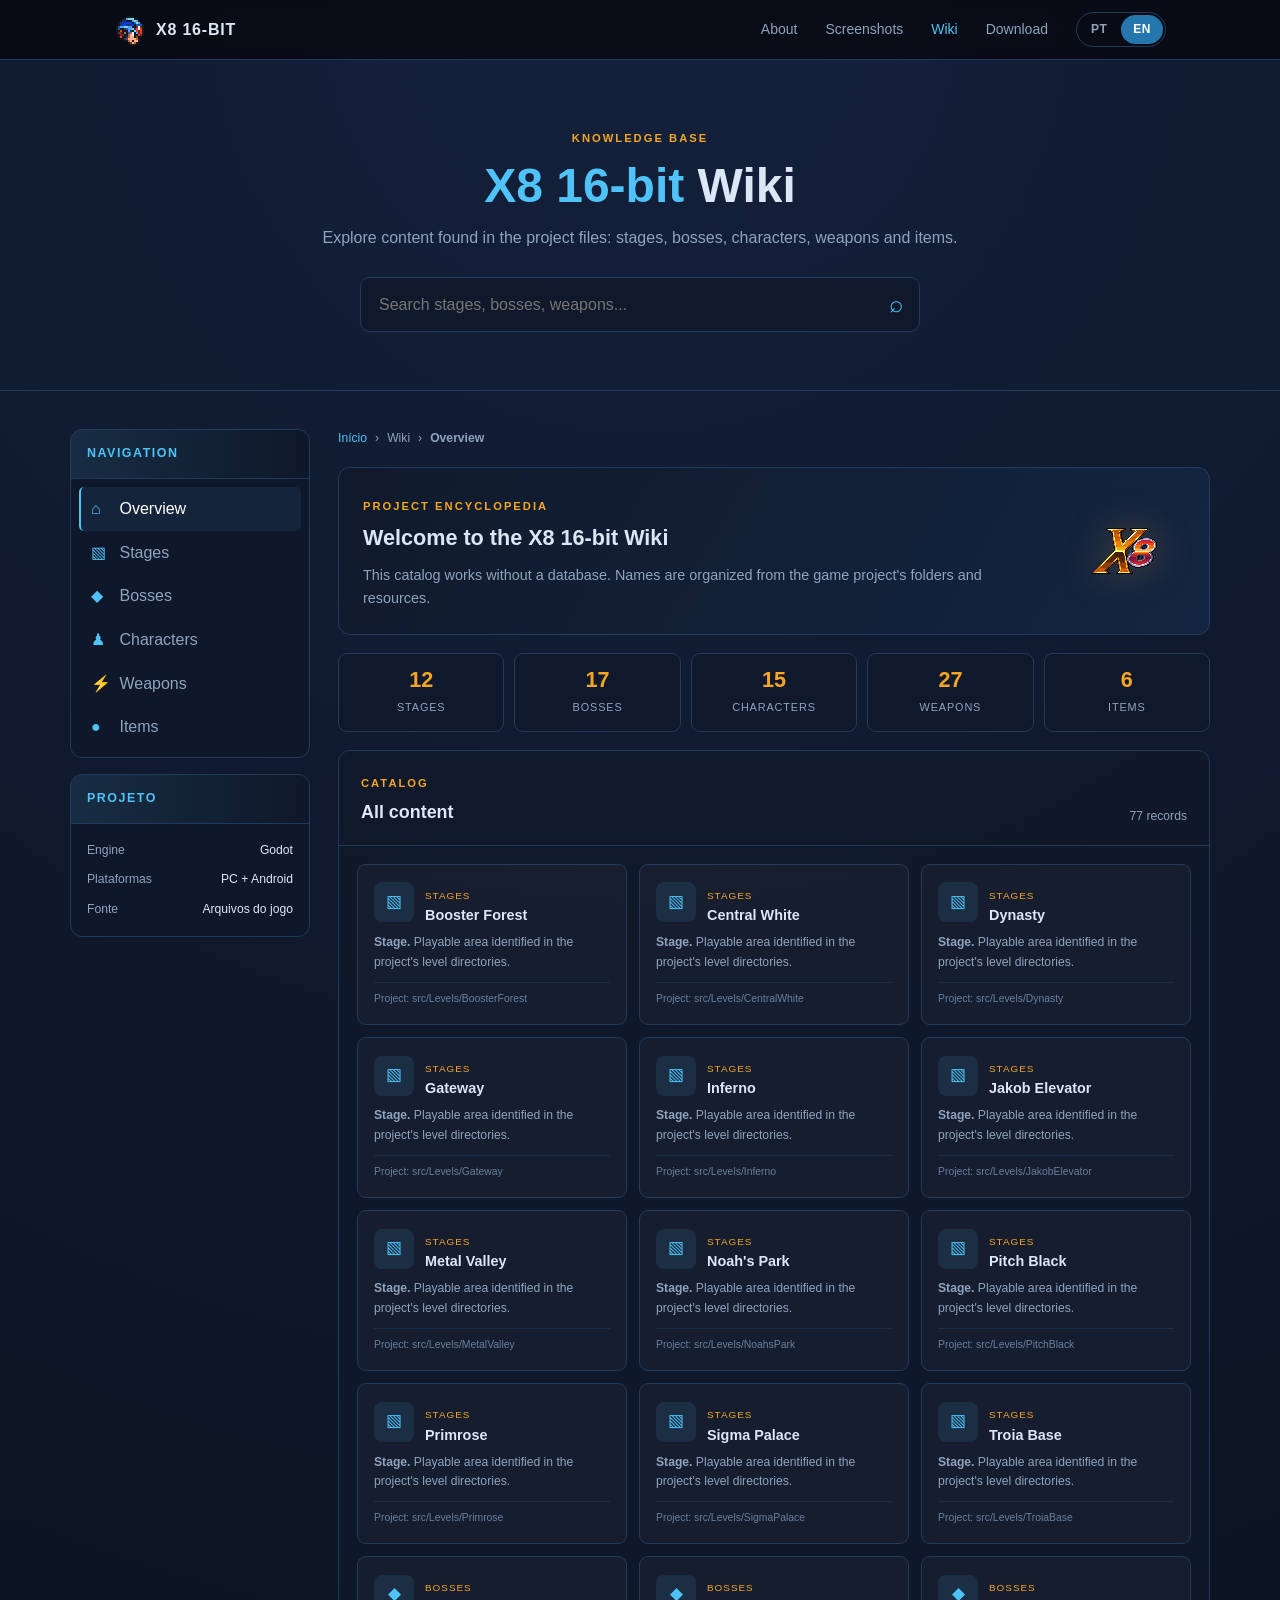
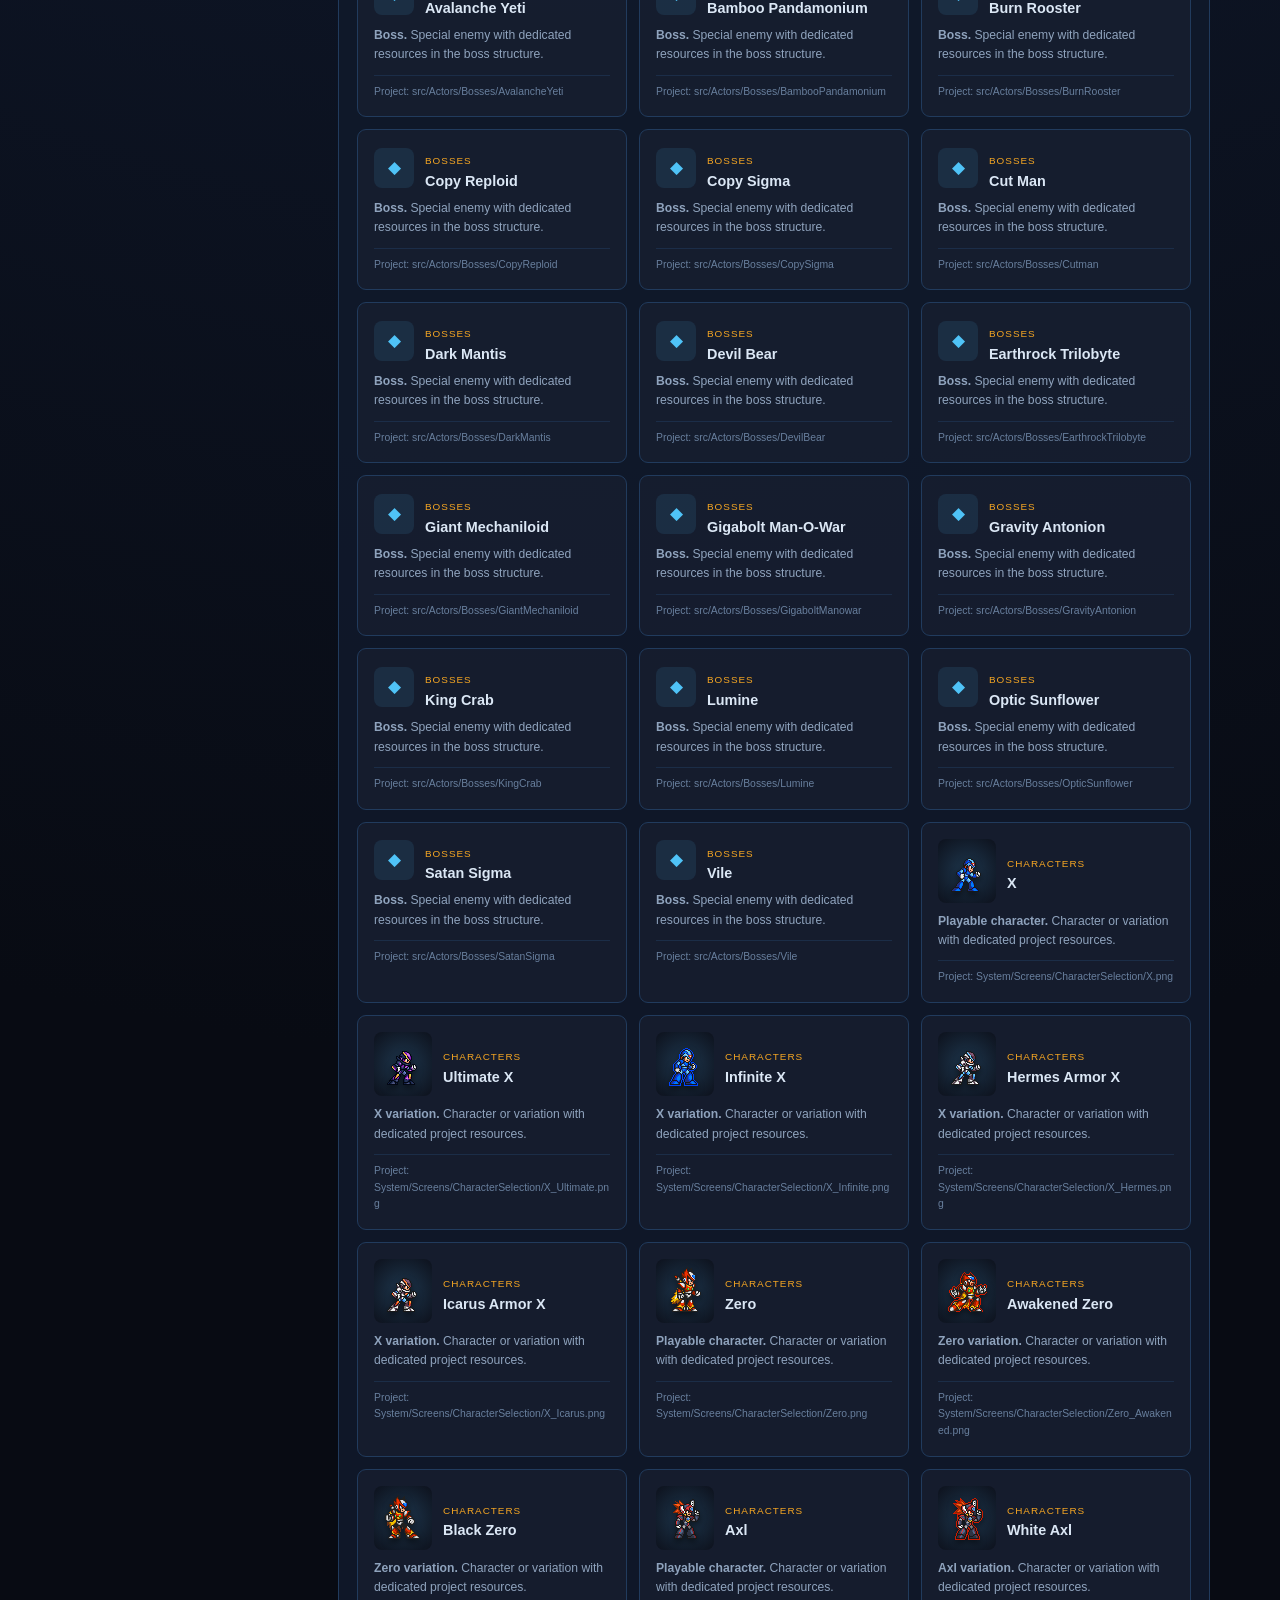
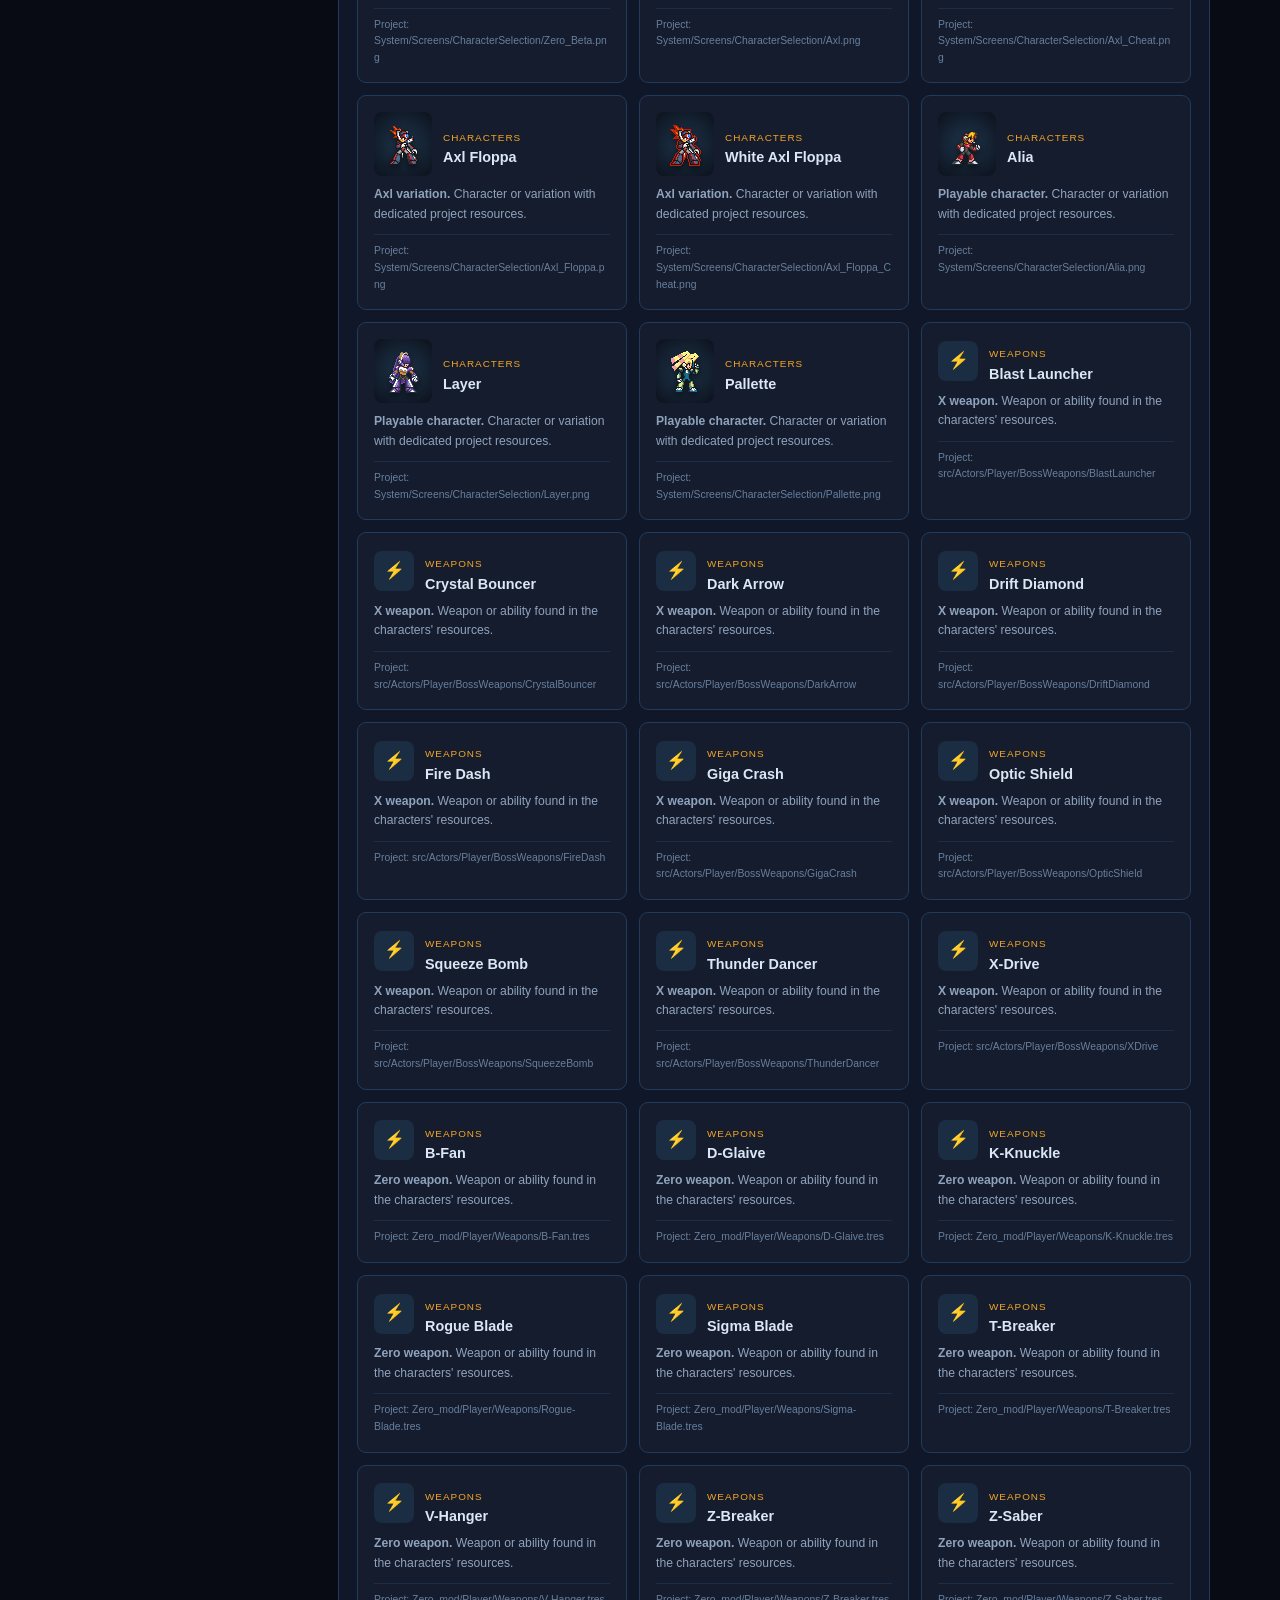
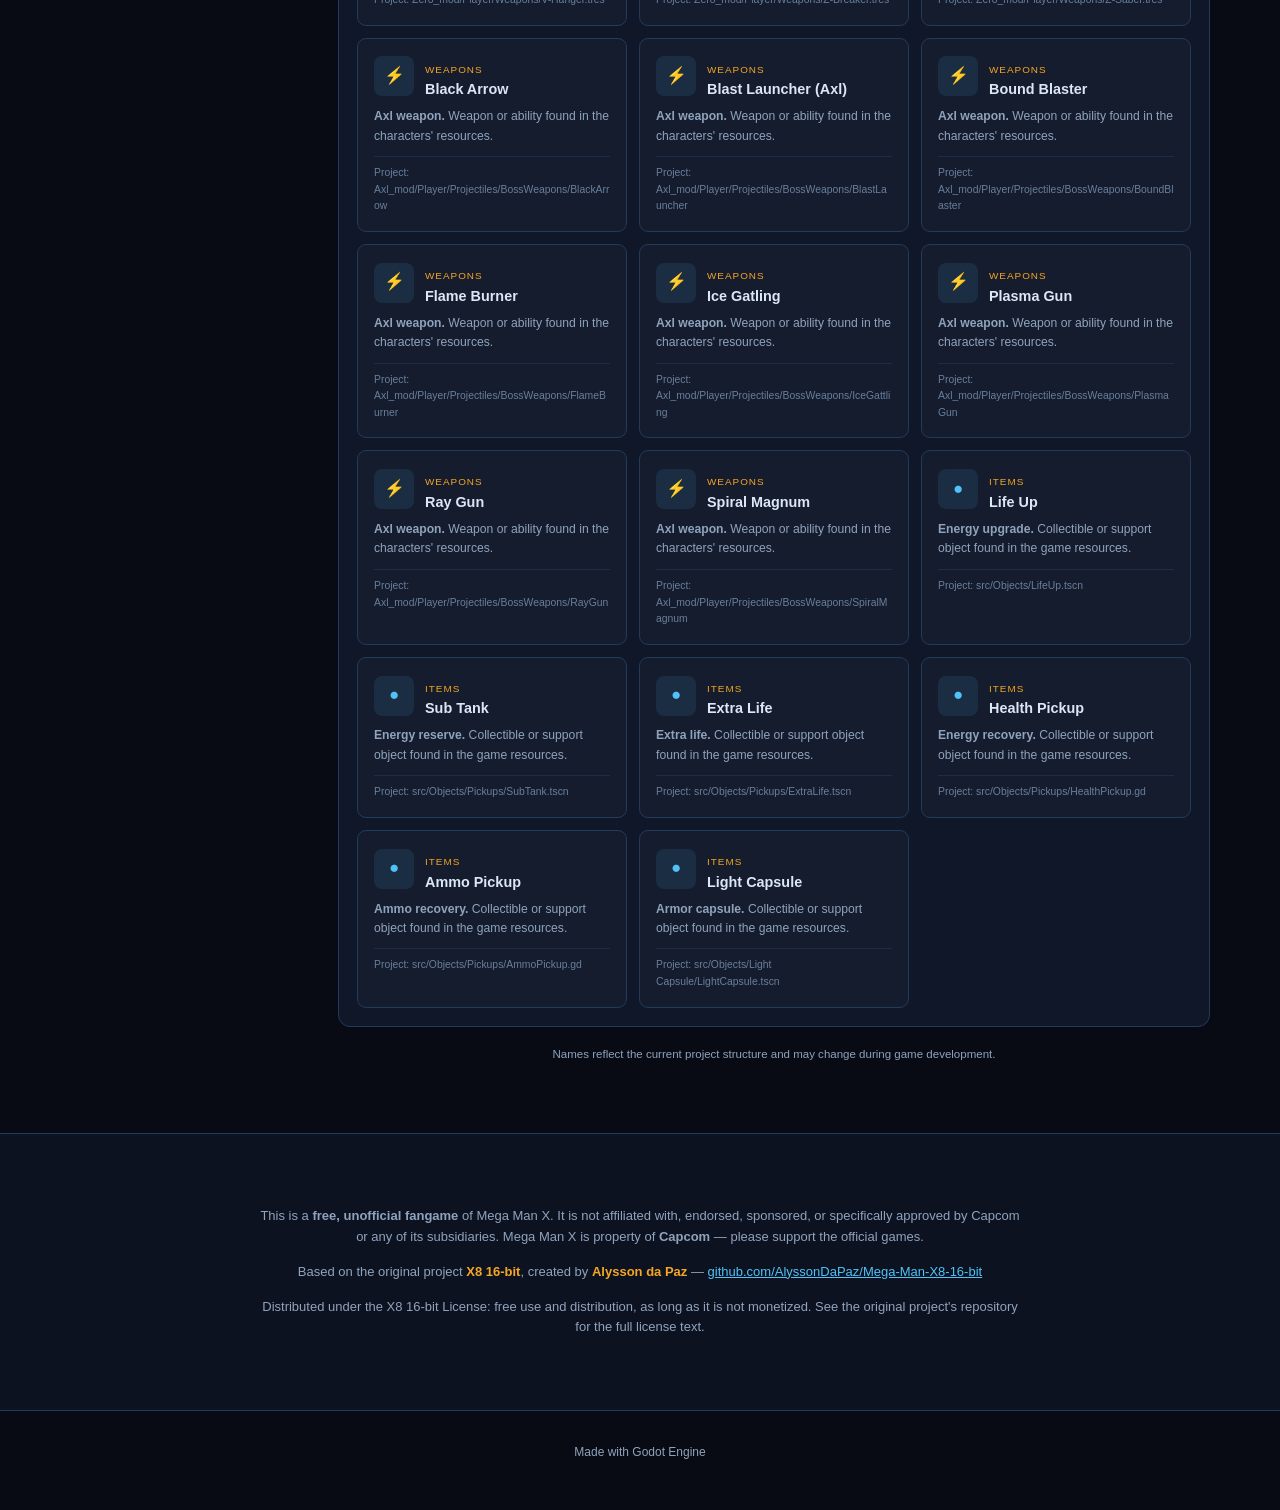
==== commit a894f16c: "Remover link do repositório privado dos rodapés Retira a referência ao repo Ian03/Megaman-X (ainda p" ====
--- a/wiki.html
+++ b/wiki.html
@@ -127,7 +127,7 @@
   </section>
 
   <footer data-i18n="footer.text">
-    Feito com Godot Engine · <a href="https://github.com/Ian03/Megaman-X" target="_blank" rel="noopener">código-fonte no GitHub</a>
+    Feito com Godot Engine
   </footer>
   <script src="assets/wiki.js"></script>
 </body>
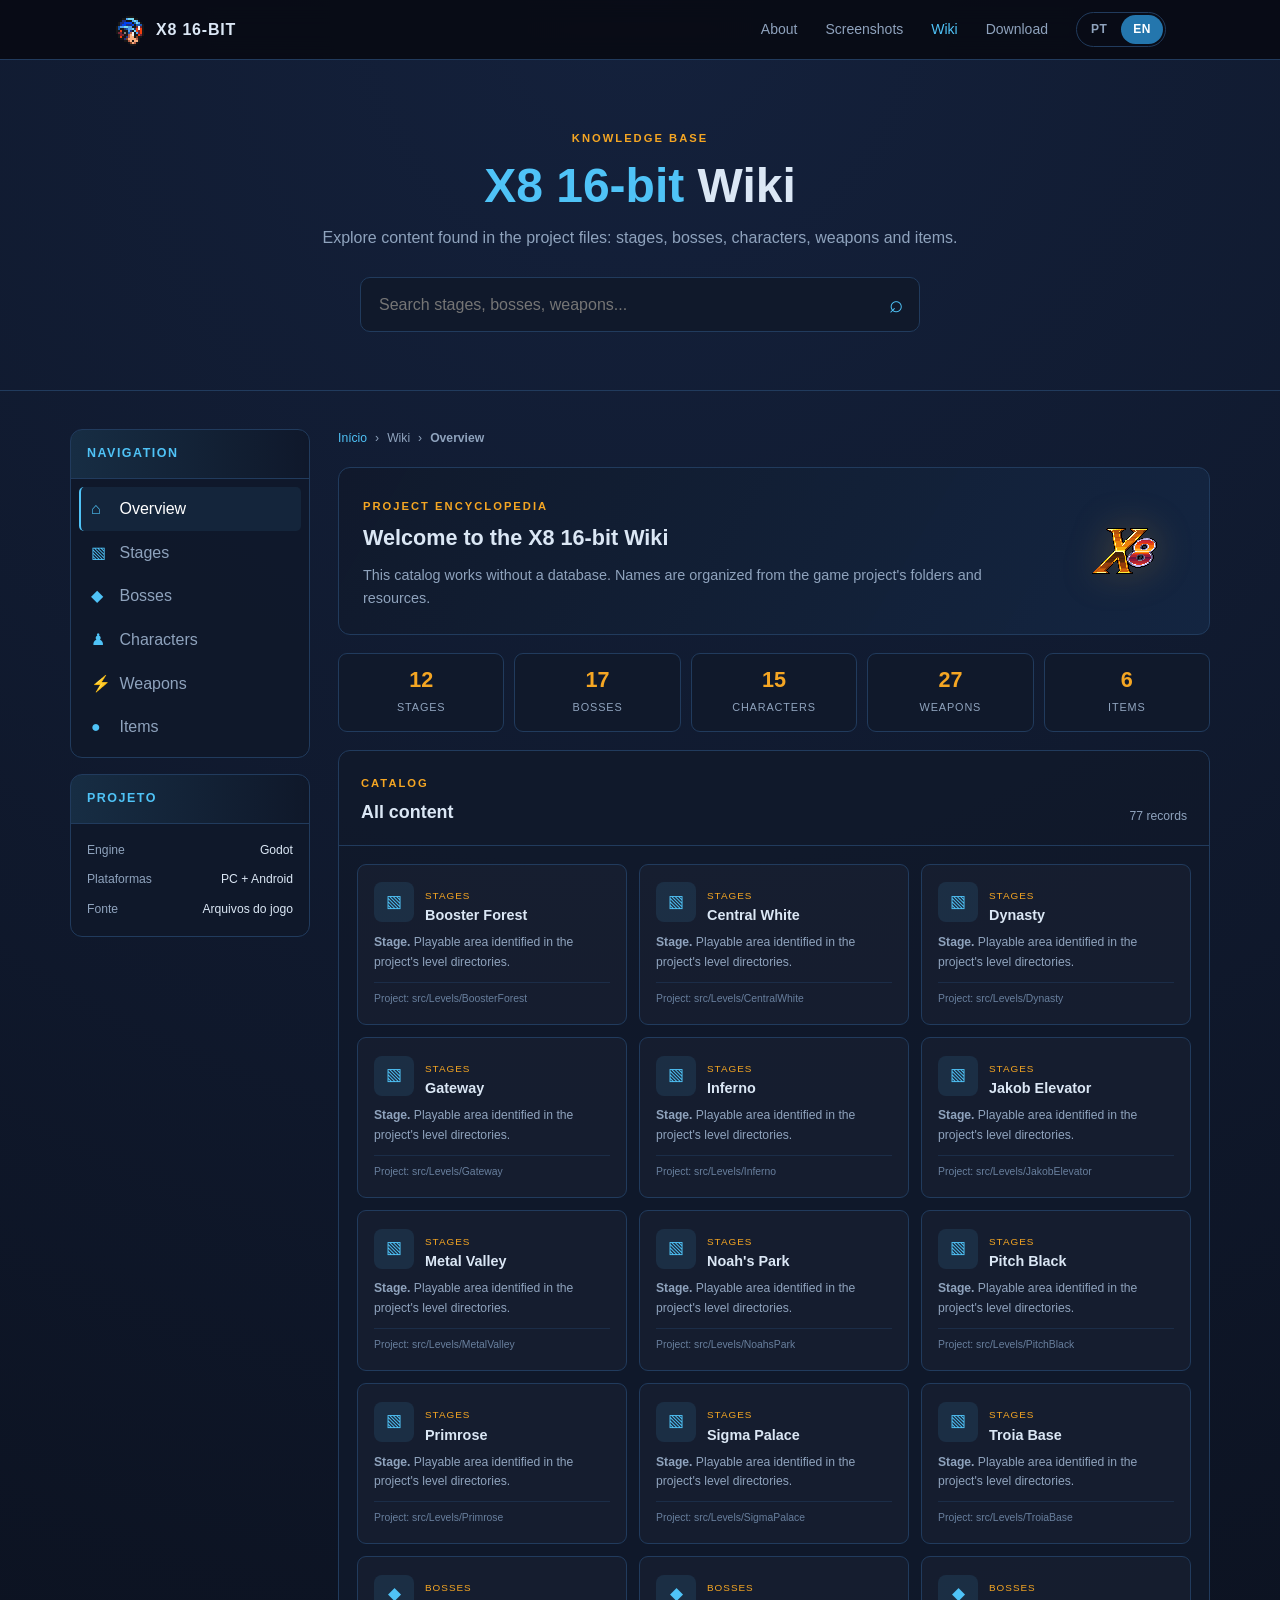
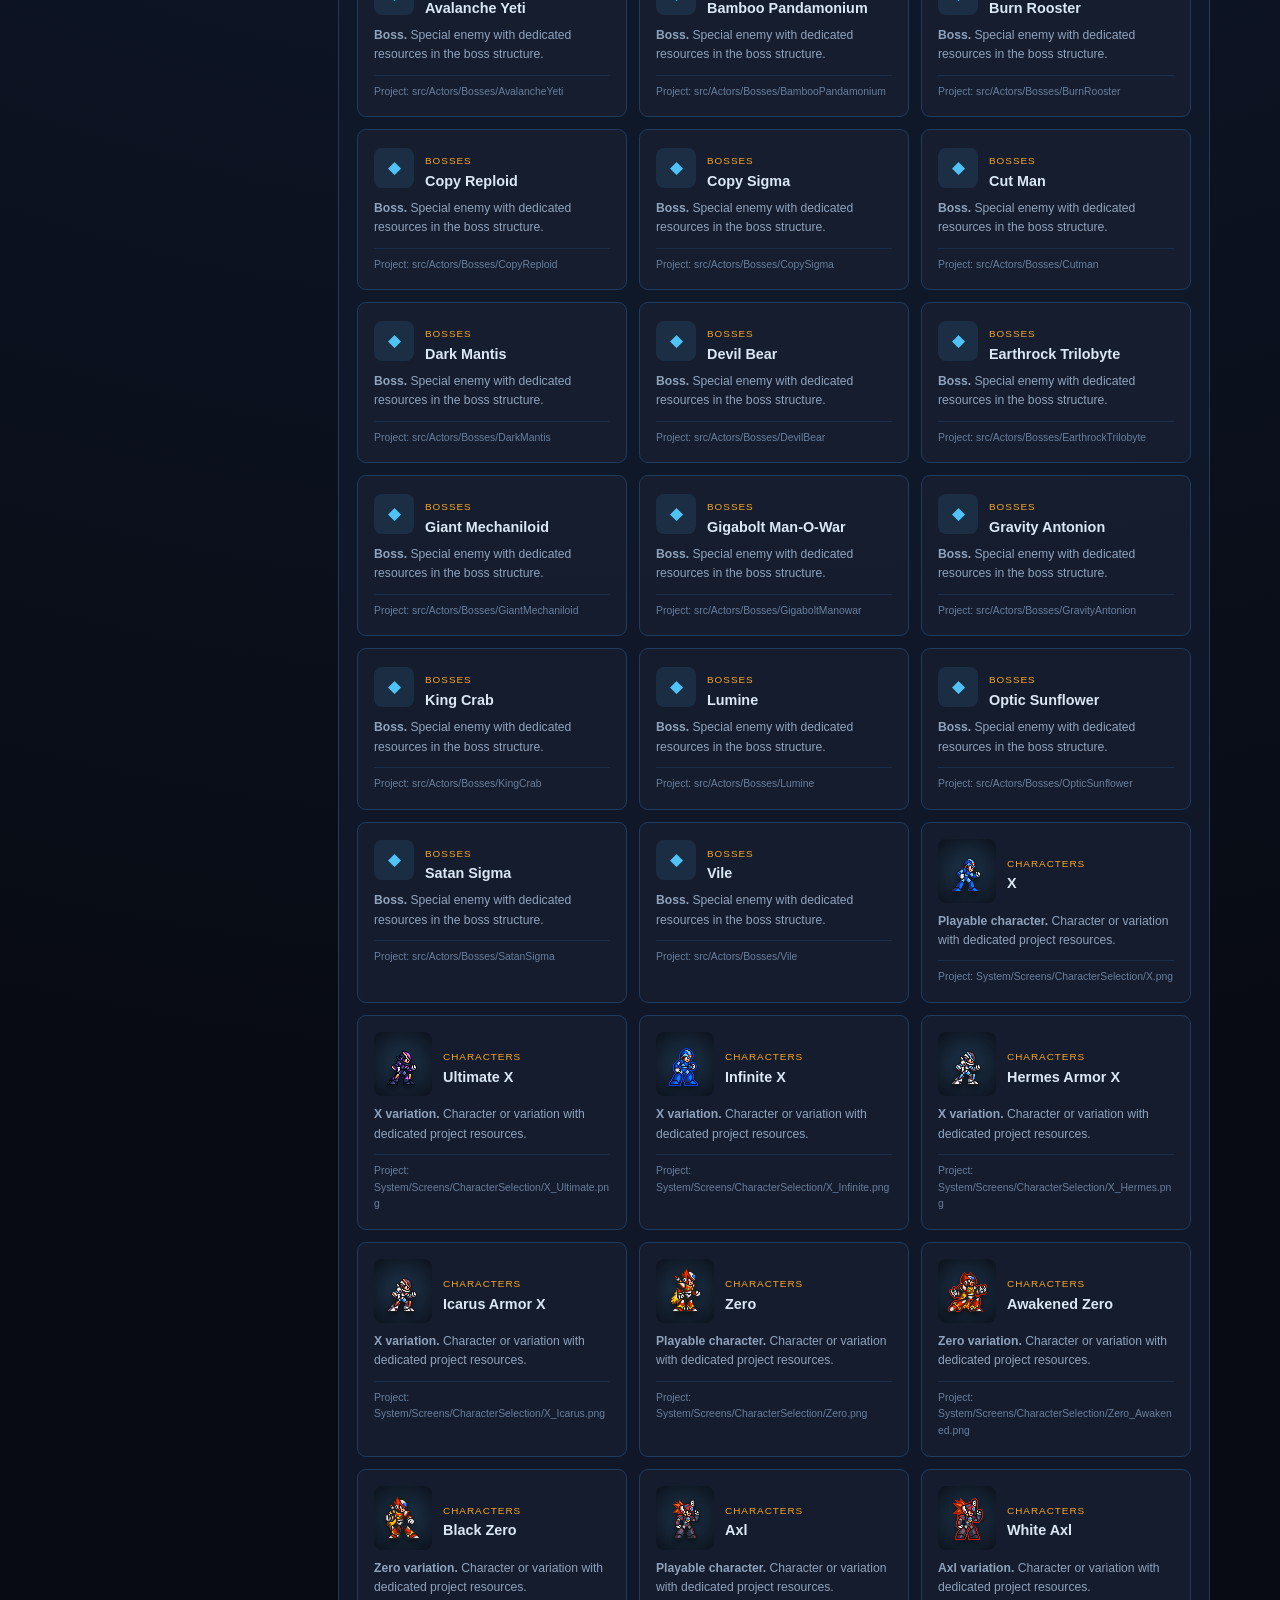
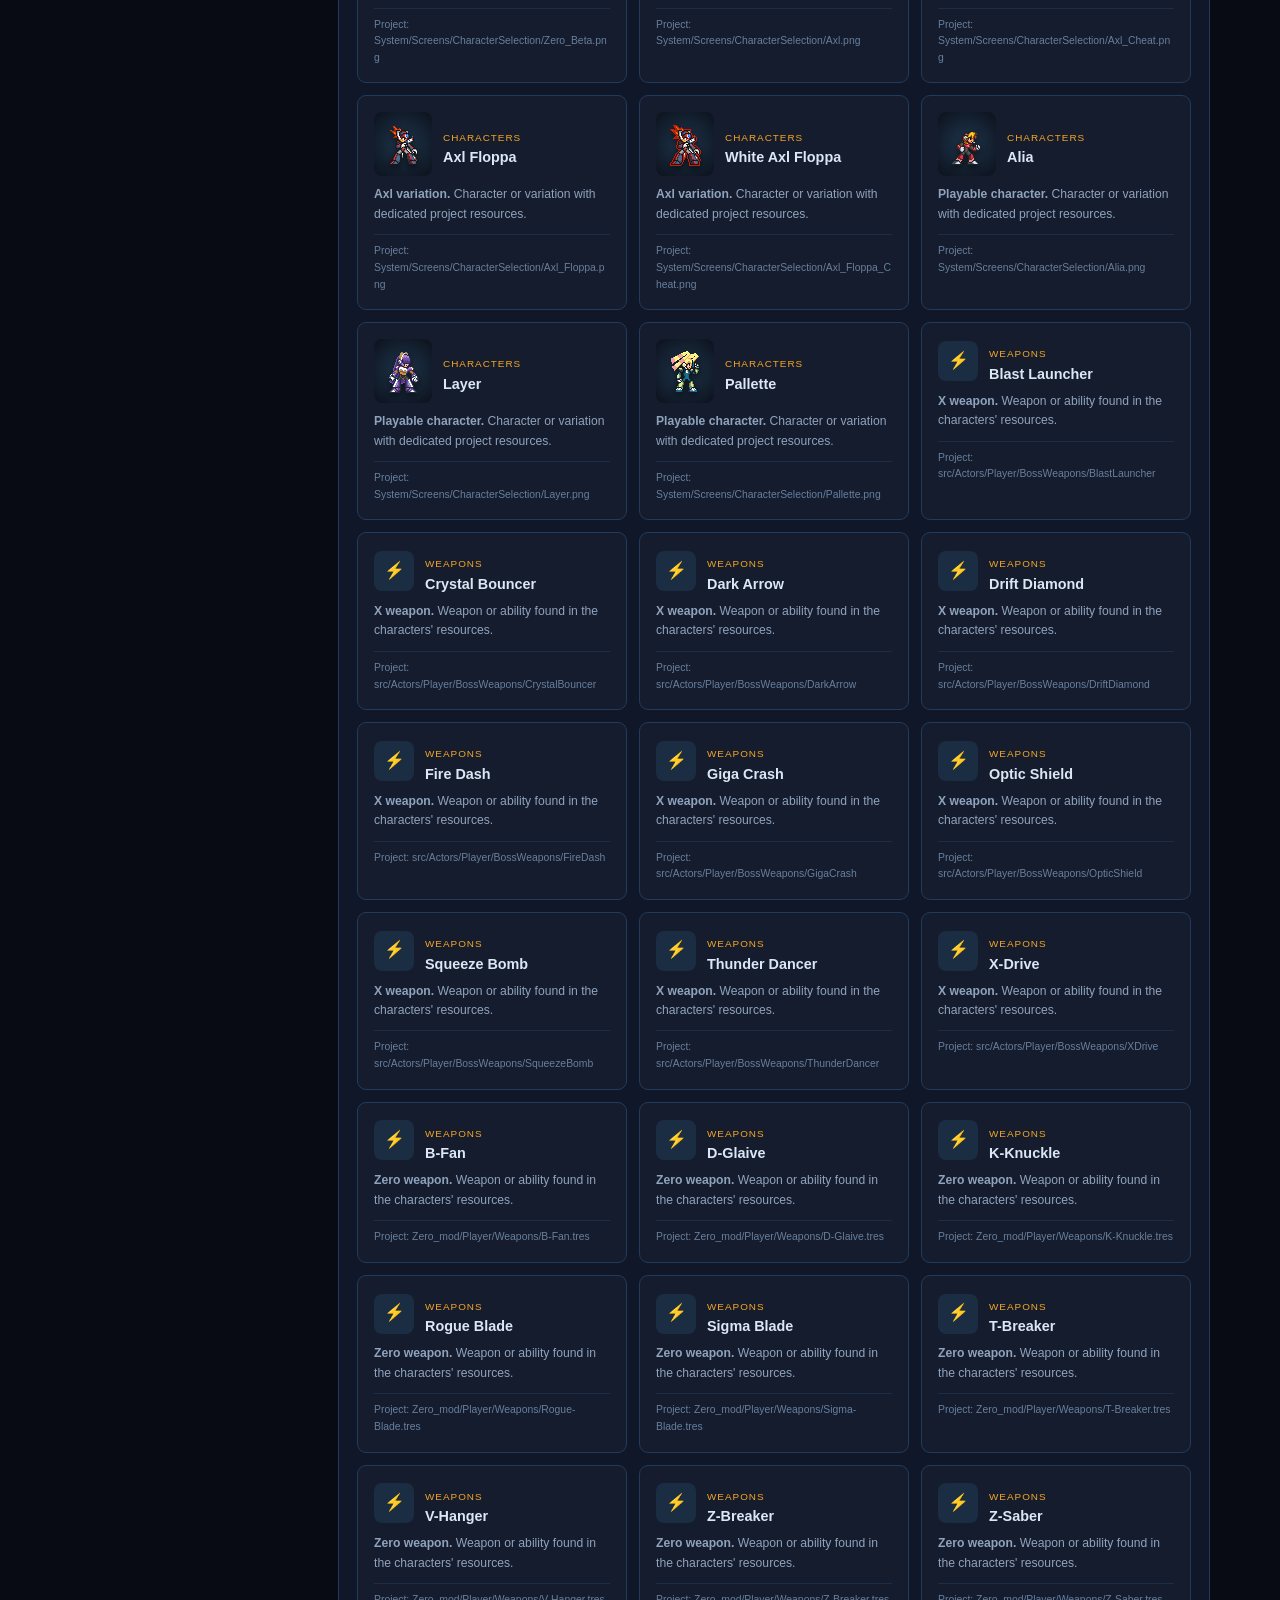
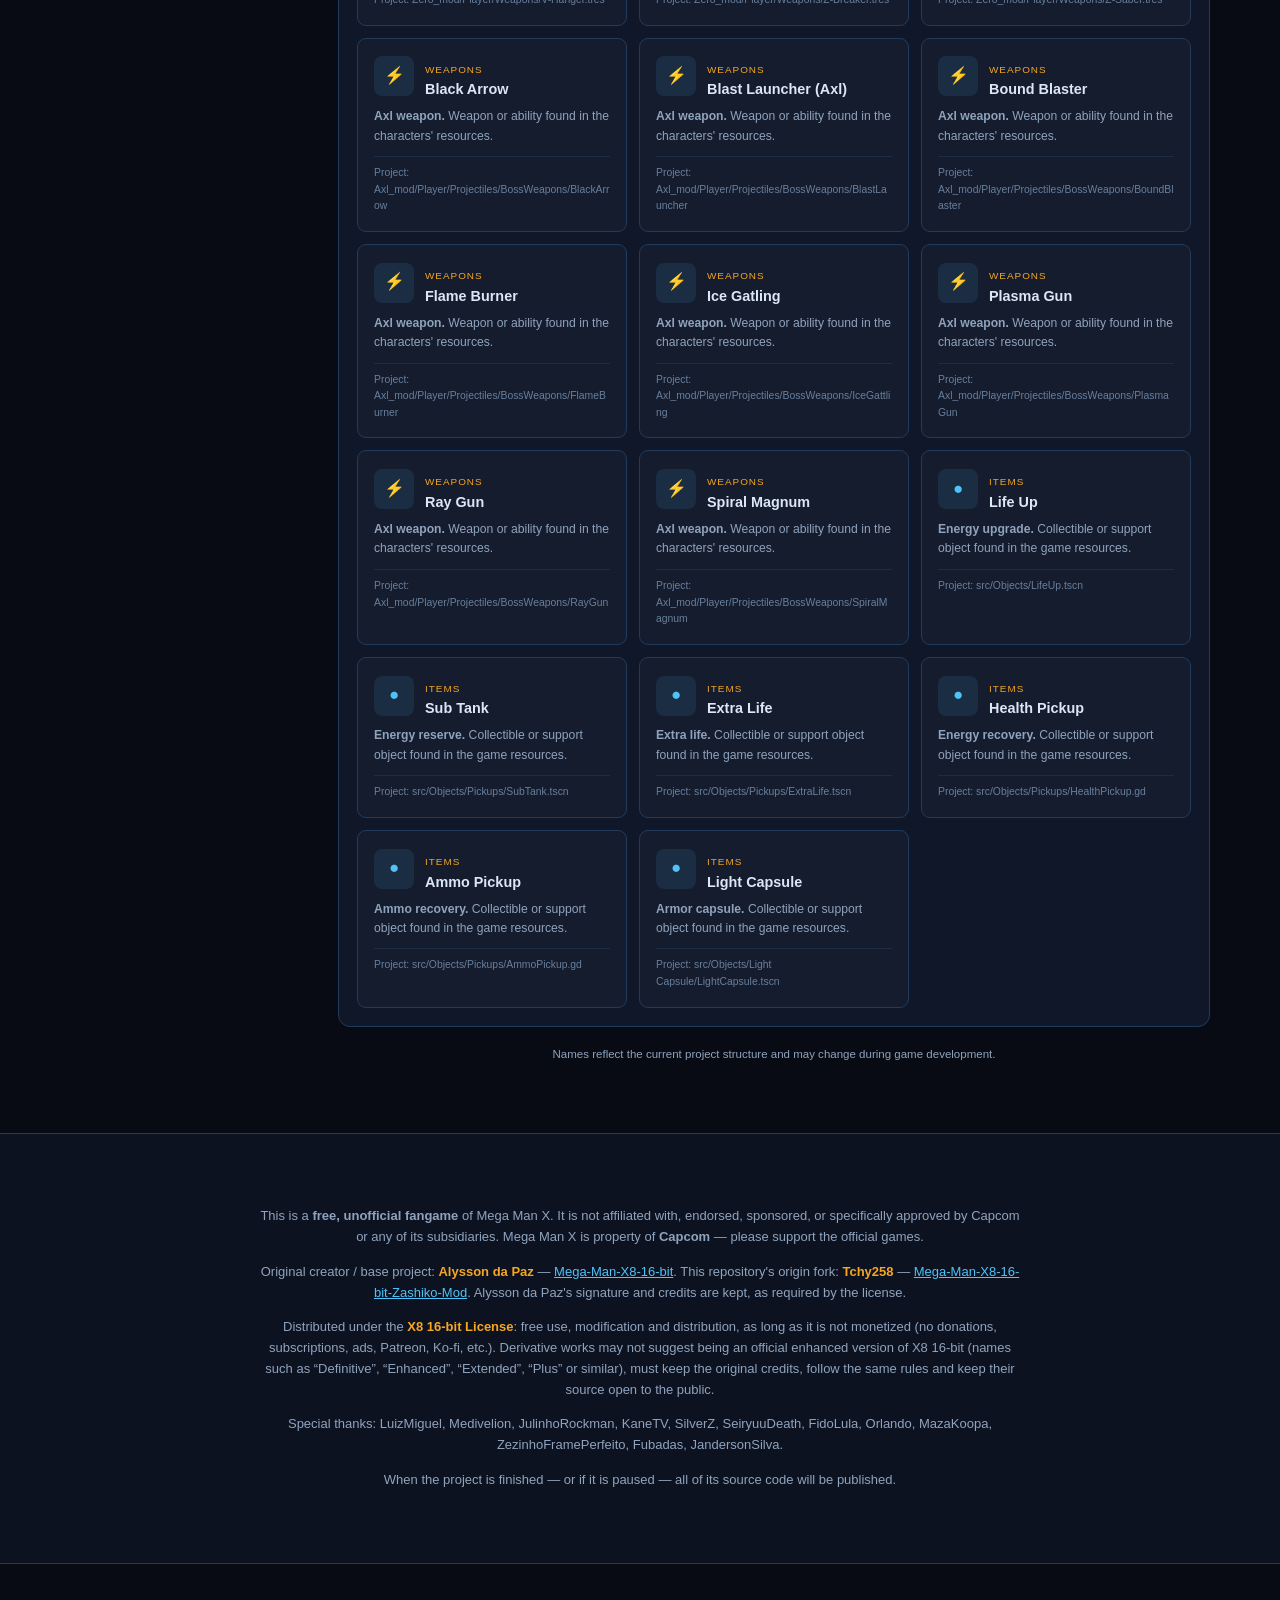
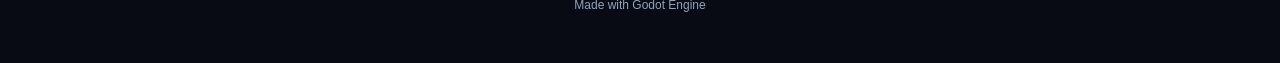
==== commit d4ae04d6: "Espelhar créditos/licença entre index e wiki via arquivo compartilhado Extrai os textos de créditos," ====
--- a/wiki.html
+++ b/wiki.html
@@ -113,15 +113,25 @@
         Mega Man X é propriedade da <strong>Capcom</strong> — por favor, apoie os jogos oficiais.
       </p>
       <p data-i18n="legal.p2">
-        Baseado no projeto original <span class="credit-name">X8 16-bit</span>,
-        criado por <span class="credit-name">Alysson da Paz</span> —
-        <a href="https://github.com/AlyssonDaPaz/Mega-Man-X8-16-bit" target="_blank" rel="noopener">
-          github.com/AlyssonDaPaz/Mega-Man-X8-16-bit
-        </a>
+        Criador original / projeto base: <span class="credit-name">Alysson da Paz</span> —
+        <a href="https://github.com/AlyssonDaPaz/Mega-Man-X8-16-bit" target="_blank" rel="noopener">Mega-Man-X8-16-bit</a>.
+        Fork de origem deste repositório: <span class="credit-name">Tchy258</span> —
+        <a href="https://github.com/Tchy258/Mega-Man-X8-16-bit-Zashiko-Mod" target="_blank" rel="noopener">Mega-Man-X8-16-bit-Zashiko-Mod</a>.
+        A assinatura e os créditos de Alysson da Paz são mantidos, conforme exige a licença.
       </p>
       <p data-i18n="legal.p3">
-        Distribuído sob a licença X8 16-bit License: uso e distribuição livres,
-        desde que não monetizados. Consulte o repositório do projeto original para o texto completo da licença.
+        Distribuído sob a licença <span class="credit-name">X8 16-bit License</span>: uso, modificação e
+        distribuição livres, desde que não monetizados (sem doações, assinaturas, anúncios, Patreon, Ko-fi etc.).
+        Trabalhos derivados não podem sugerir ser uma versão oficial aprimorada do X8 16-bit
+        (nomes como &ldquo;Definitive&rdquo;, &ldquo;Enhanced&rdquo;, &ldquo;Extended&rdquo;, &ldquo;Plus&rdquo; ou similares),
+        devem manter os créditos originais, seguir as mesmas regras e ter o código aberto ao público.
+      </p>
+      <p data-i18n="legal.p4">
+        Agradecimentos especiais: LuizMiguel, Medivelion, JulinhoRockman, KaneTV, SilverZ, SeiryuuDeath,
+        FidoLula, Orlando, MazaKoopa, ZezinhoFramePerfeito, Fubadas, JandersonSilva.
+      </p>
+      <p data-i18n="legal.p5">
+        Quando o projeto for finalizado — ou caso seja pausado — todo o seu código será publicado.
       </p>
     </div>
   </section>
@@ -129,6 +139,7 @@
   <footer data-i18n="footer.text">
     Feito com Godot Engine
   </footer>
+  <script src="assets/legal.js"></script>
   <script src="assets/wiki.js"></script>
 </body>
 </html>
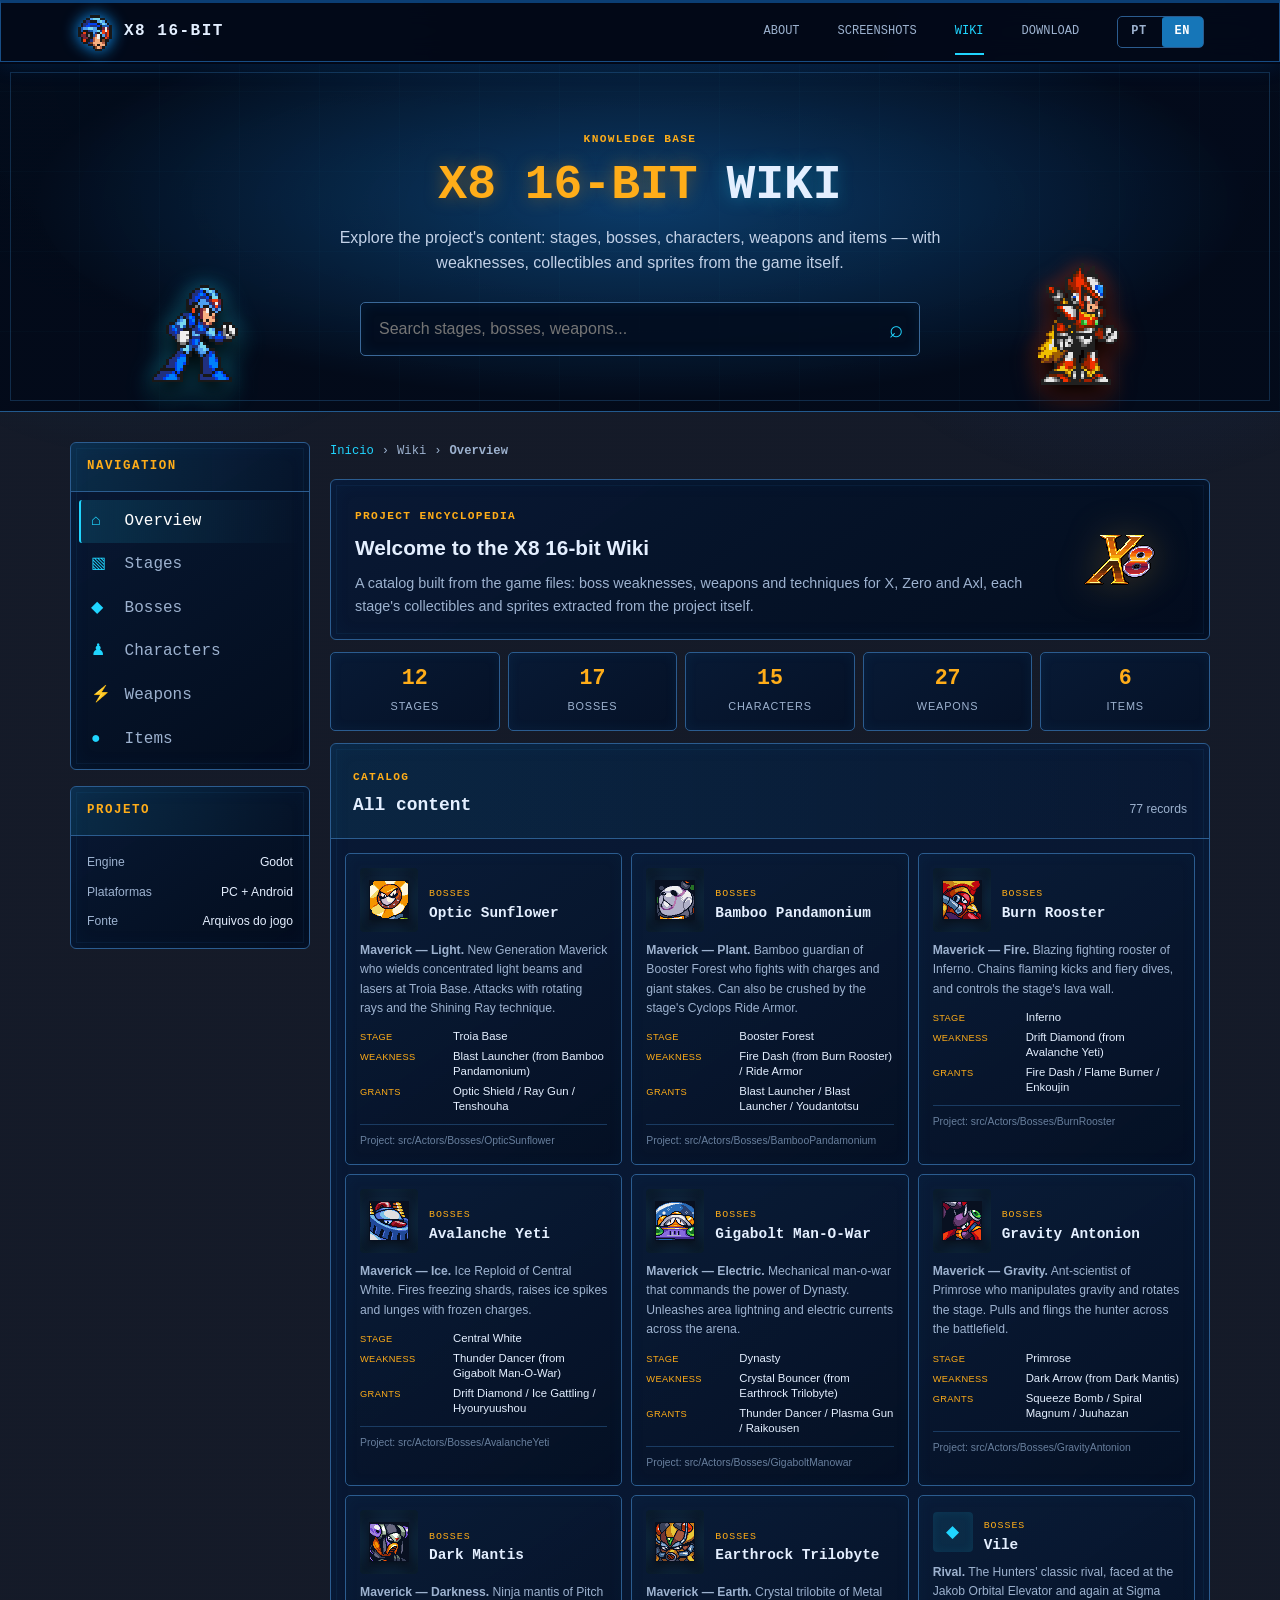
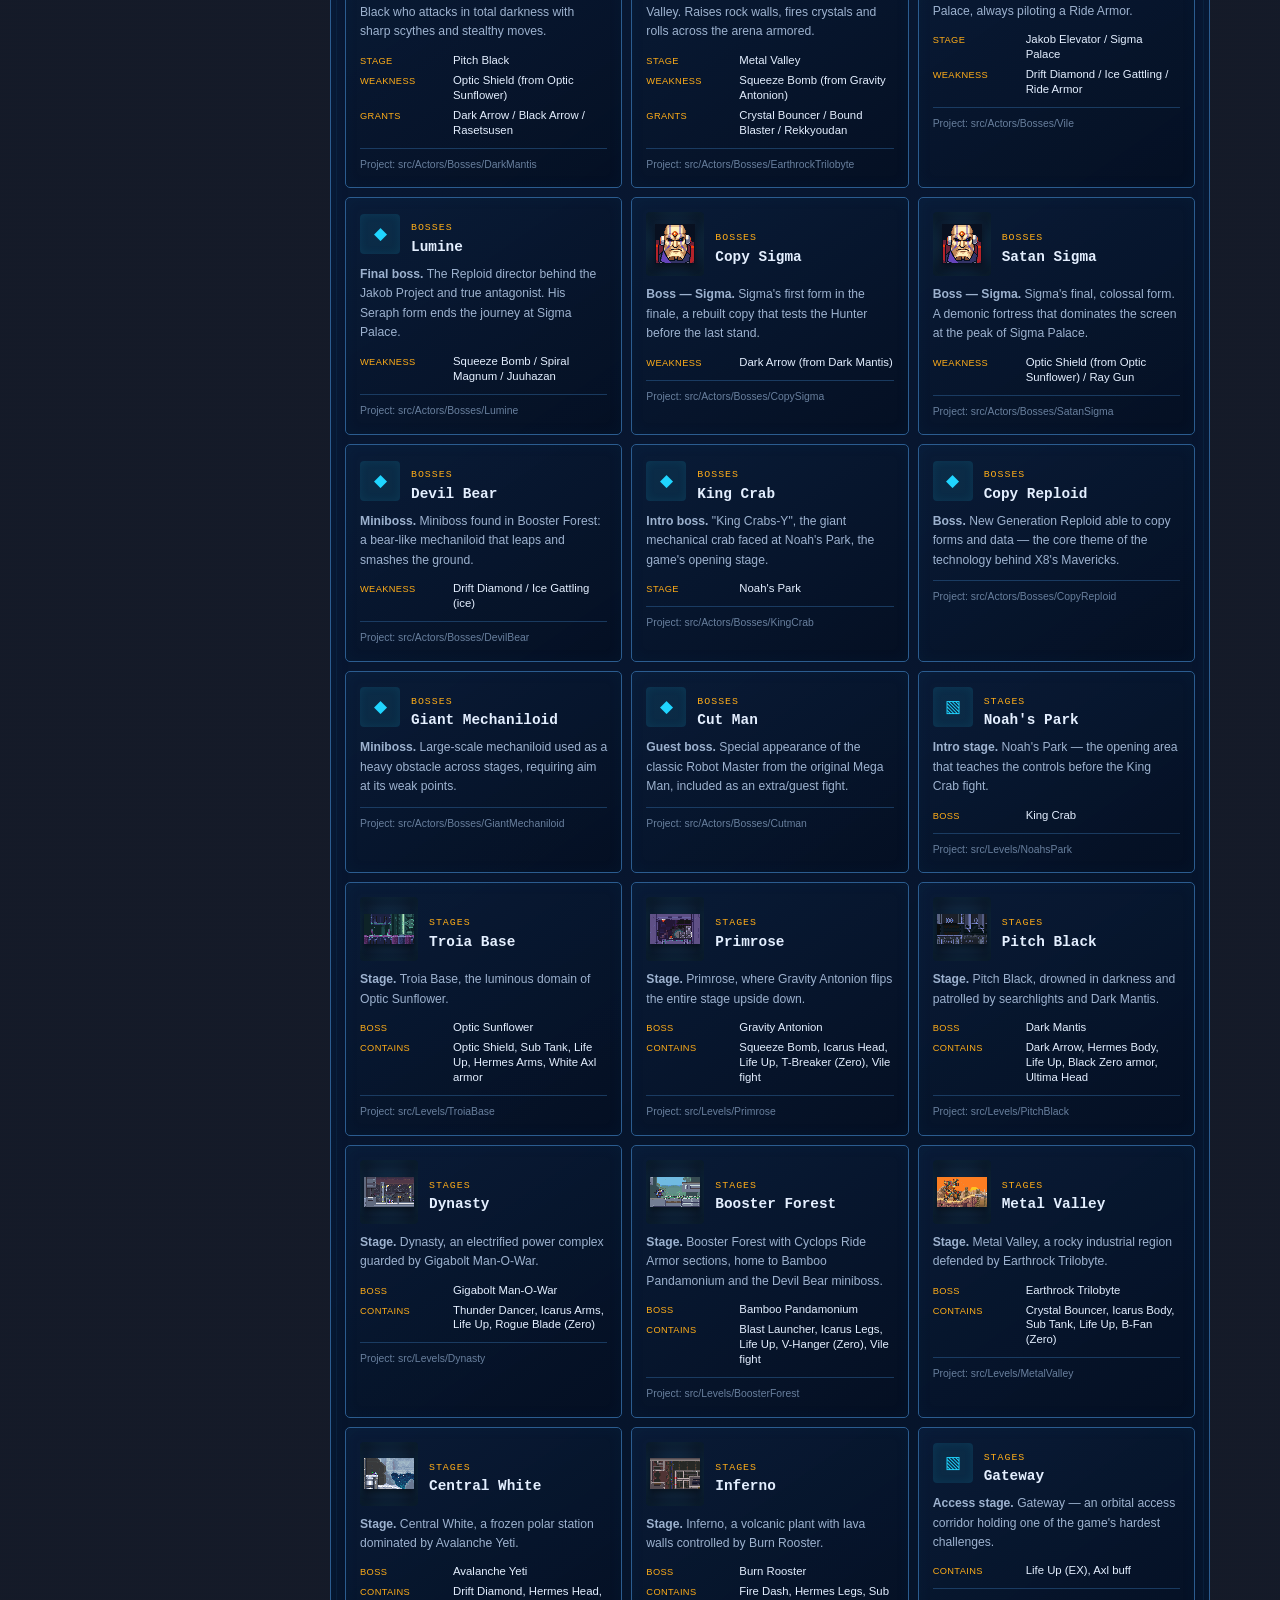
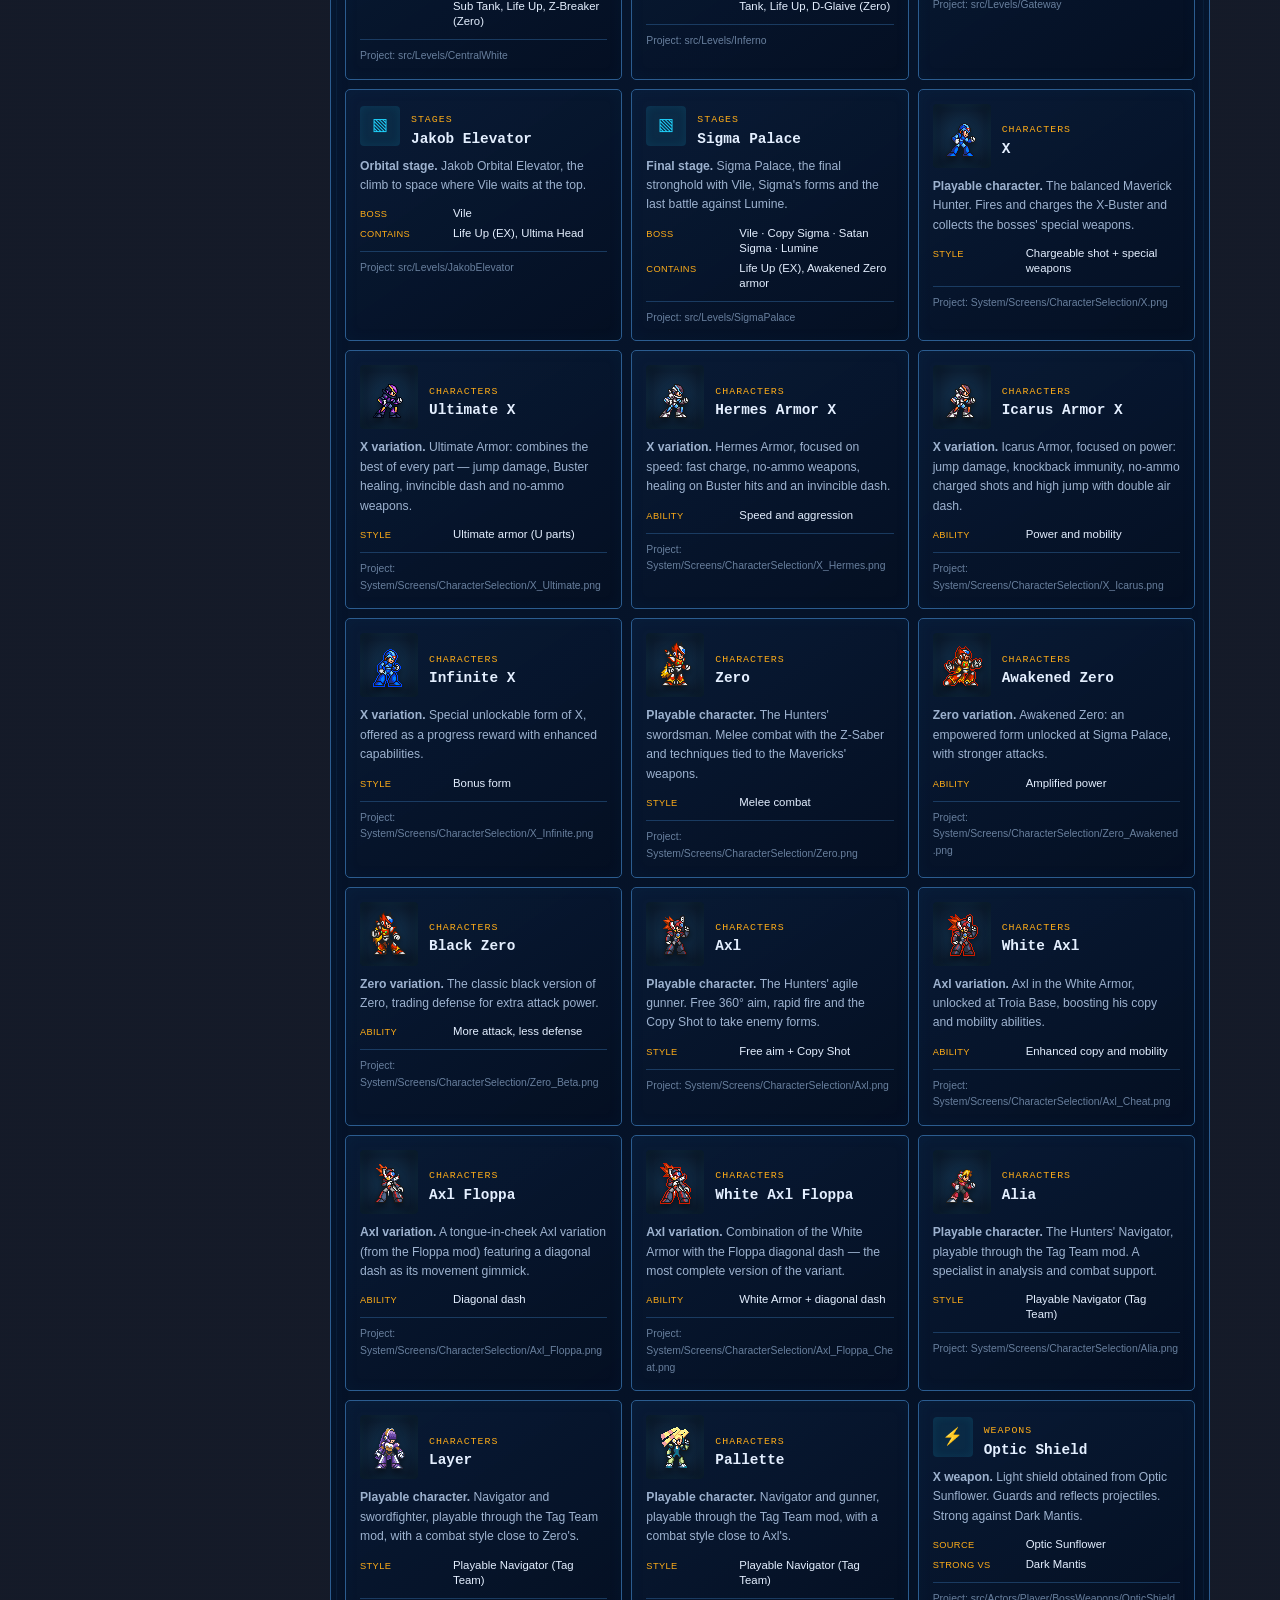
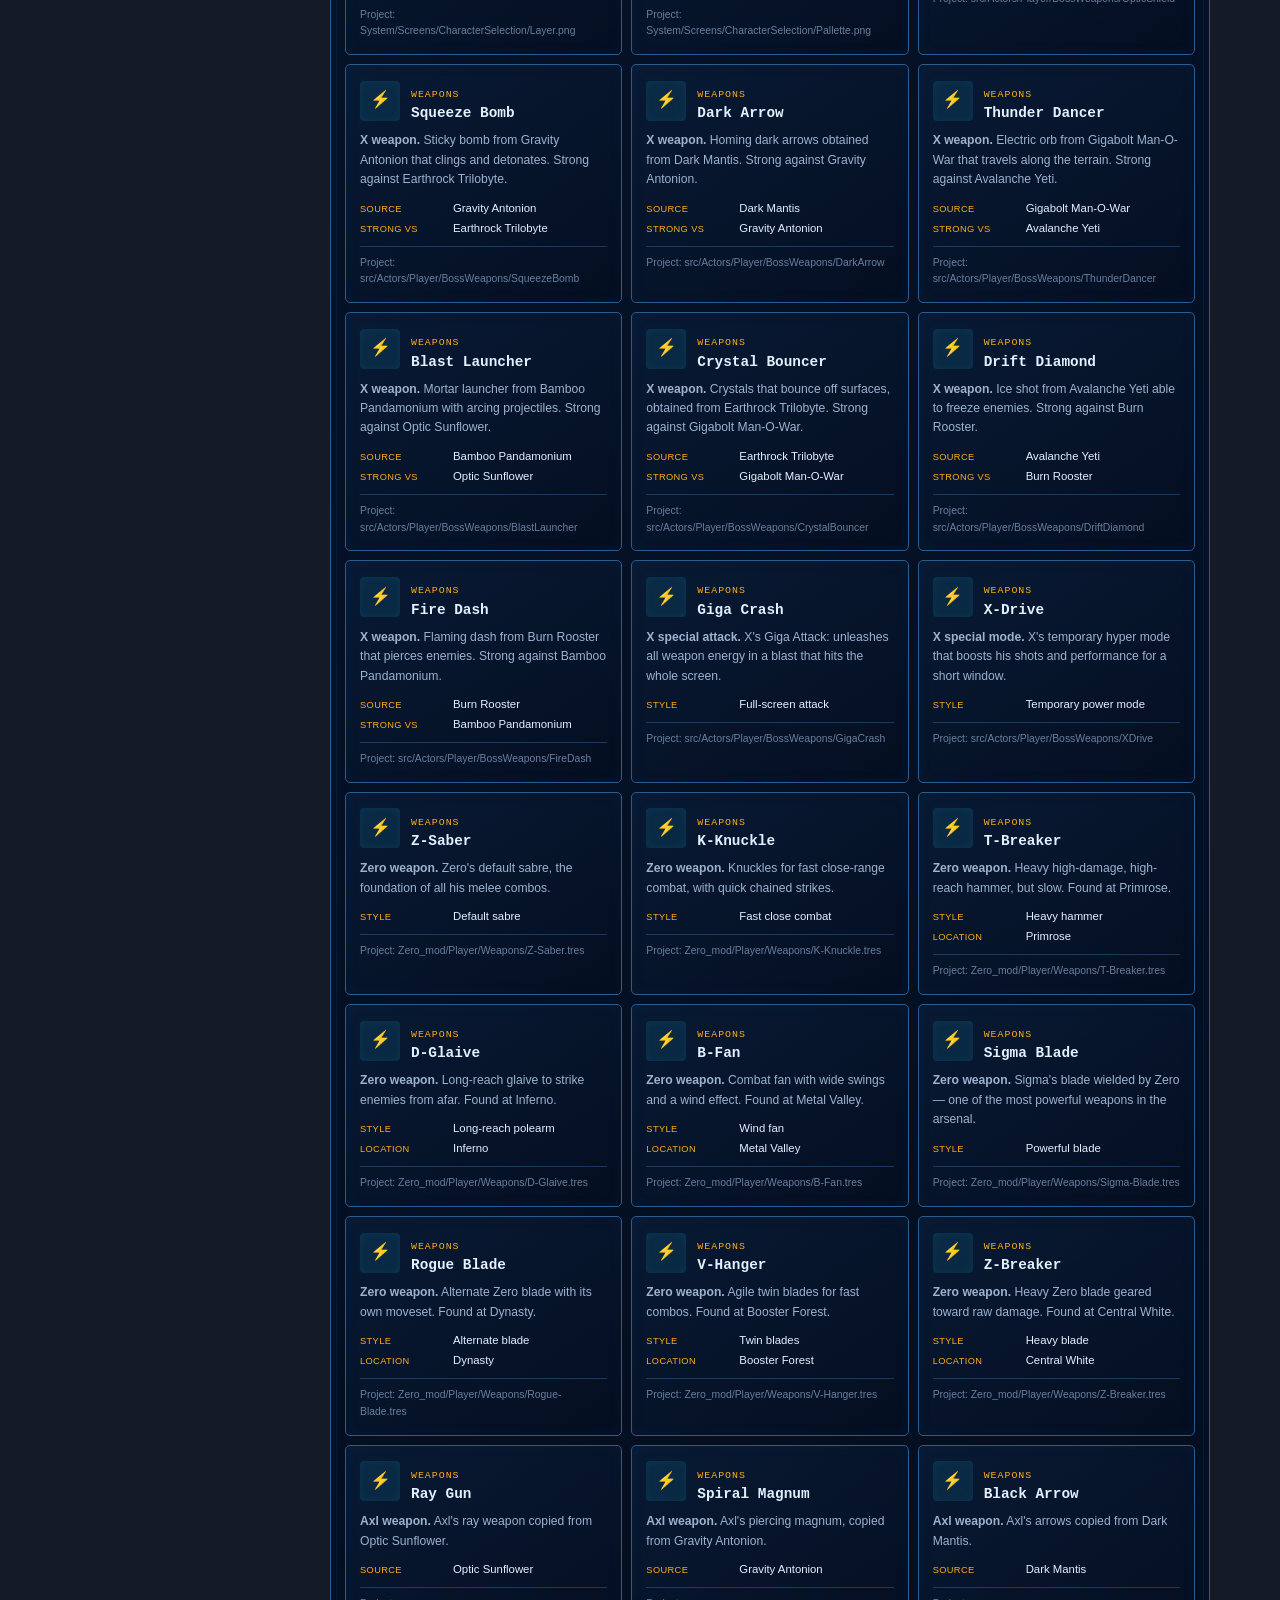
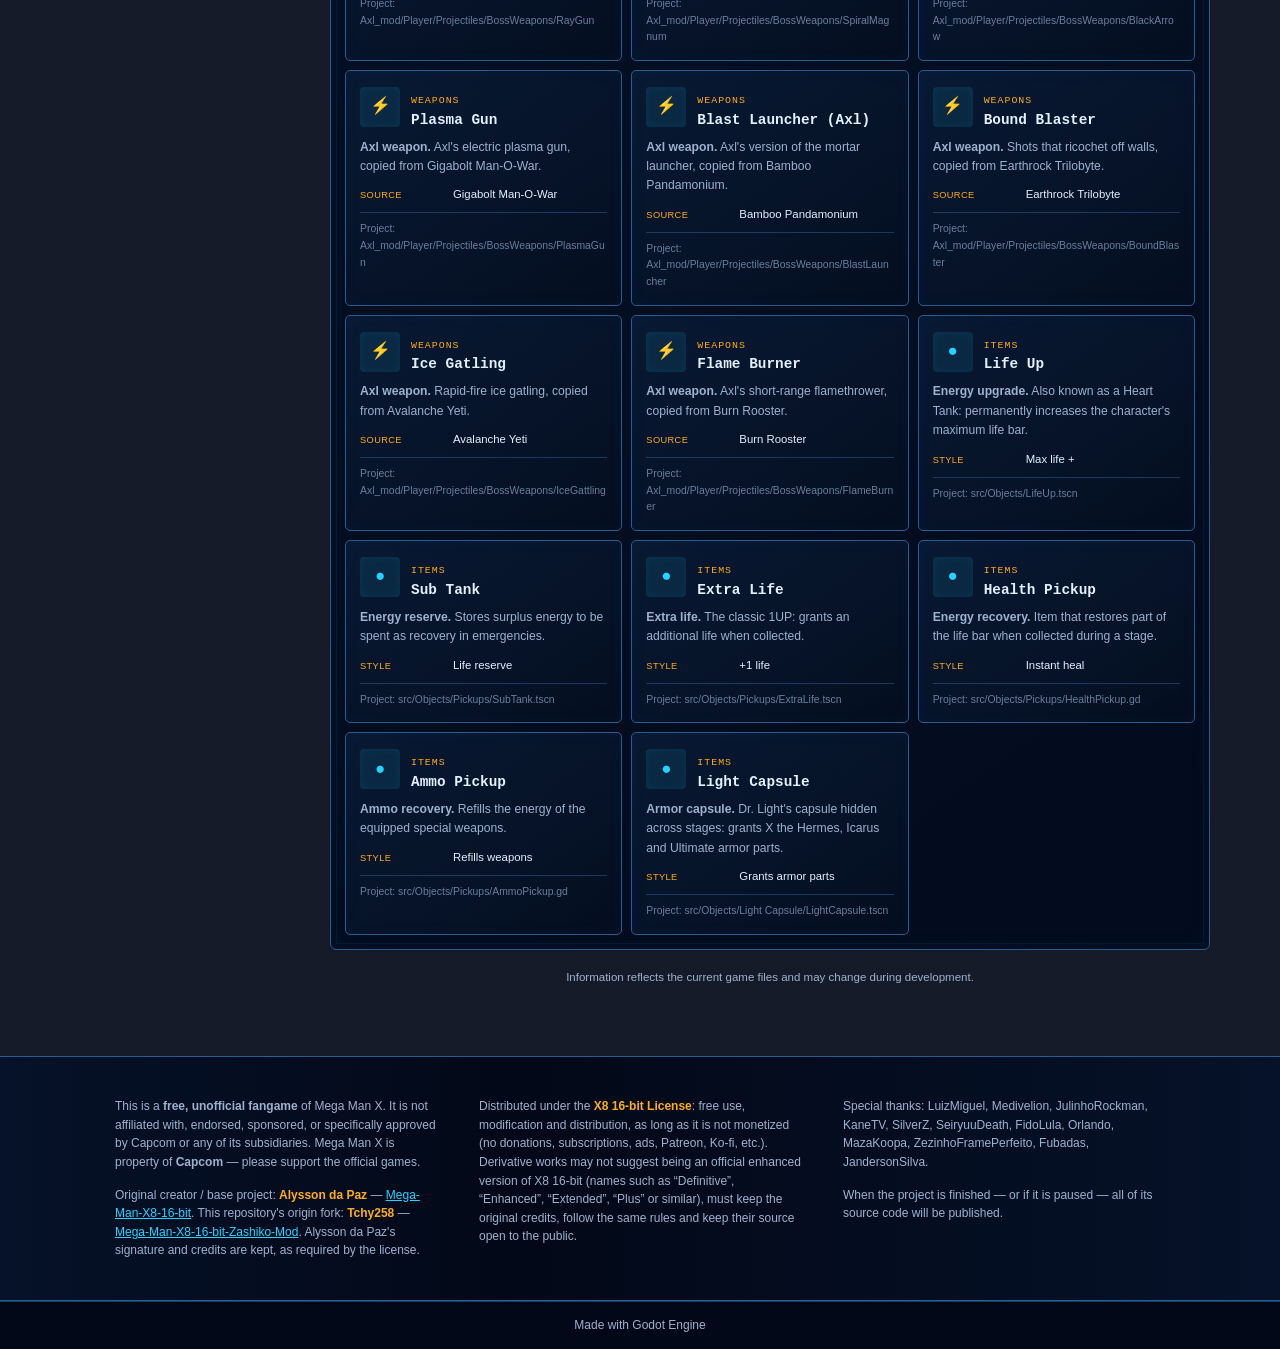
==== commit 5173b4ed: "Remodelar site e adicionar galeria lightbox" ====
--- a/wiki.html
+++ b/wiki.html
@@ -29,6 +29,10 @@
   </header>
 
   <section class="wiki-hero">
+    <div class="wiki-hero-sprites" aria-hidden="true">
+      <img class="wiki-sprite x" src="assets/wiki/characters/X.png" alt="">
+      <img class="wiki-sprite zero" src="assets/wiki/characters/Zero.png" alt="">
+    </div>
     <div class="hero-content">
       <span class="eyebrow" data-i18n="hero.eyebrow">Base de conhecimento</span>
       <h1><span>X8 16-bit</span> Wiki</h1>
--- a/assets/wiki.css
+++ b/assets/wiki.css
@@ -116,6 +116,10 @@
 .wiki-entry h3{font-size:.9rem;line-height:1.25;margin:0;overflow-wrap:anywhere}
 .entry-category{font-size:.62rem;text-transform:uppercase;letter-spacing:.1em;color:var(--gold)}
 .wiki-entry p{font-size:.76rem;color:var(--muted);margin:0}
+.entry-meta{margin:11px 0 0;display:flex;flex-direction:column;gap:5px}
+.entry-meta-row{display:flex;gap:9px;font-size:.71rem;line-height:1.32}
+.entry-meta-row dt{flex:0 0 84px;color:var(--gold);text-transform:uppercase;letter-spacing:.04em;font-size:.58rem;padding-top:2px}
+.entry-meta-row dd{margin:0;color:var(--text);overflow-wrap:anywhere}
 .entry-source{display:block;margin-top:10px;padding-top:8px;border-top:1px solid rgba(33,59,93,.55);font-size:.65rem;color:#687f9d;overflow-wrap:anywhere}
 .empty-state{text-align:center;padding:55px 20px;color:var(--muted)}.empty-state span{font-size:2rem;color:var(--blue)}.empty-state h3{color:var(--text);margin:8px 0 2px}.empty-state p{margin:0;font-size:.84rem}
 .source-note{text-align:center;color:var(--muted);font-size:.72rem;margin:18px 0 0}
@@ -149,3 +153,65 @@
   .catalog-panel>header{padding:15px}.breadcrumb{overflow-x:auto;white-space:nowrap}
 }
 @media(prefers-reduced-motion:reduce){html{scroll-behavior:auto}*{transition:none!important}}
+
+/* Rework visual — acompanha a identidade da landing page */
+:root{
+  --bg:#020817;--bg-soft:#050d20;--surface:#07142b;--surface-2:#0a1b37;
+  --border:#2b5c8f;--blue:#20d5ff;--blue-dark:#1676b8;--gold:#ffad19;
+  --text:#e4efff;--muted:#9db2cf;--shadow:0 16px 38px rgba(0,0,0,.38);
+}
+body{
+  background:
+    linear-gradient(rgba(3,9,24,.93),rgba(3,9,24,.93)),
+    repeating-linear-gradient(0deg,transparent 0 3px,rgba(39,116,183,.08) 4px);
+  font-family:"Trebuchet MS","Segoe UI",sans-serif;
+}
+body::before{
+  content:"";position:fixed;inset:0;z-index:-1;pointer-events:none;
+  background:radial-gradient(circle at 12% 8%,rgba(0,185,255,.13),transparent 28%),radial-gradient(circle at 88% 13%,rgba(20,83,186,.17),transparent 27%);
+}
+.eyebrow{font-family:Consolas,monospace;letter-spacing:.12em}
+header.nav{
+  background:rgba(2,8,23,.94);border:1px solid #174d85;border-top:3px solid #0b3e74;
+  box-shadow:0 0 0 2px #020817,0 0 24px rgba(0,126,255,.18);
+}
+.nav-inner{max-width:1180px;padding:10px 26px}
+.brand{font-family:Consolas,monospace;letter-spacing:1.5px}.brand img{width:38px;height:38px;filter:drop-shadow(0 0 8px #149cff)}
+.nav-links{font-family:Consolas,monospace;text-transform:uppercase;font-size:12px;gap:38px}
+.nav-links a{position:relative}.nav-links a::after{content:"";position:absolute;left:0;right:100%;bottom:-13px;height:2px;background:var(--blue);transition:right .2s}
+.nav-links a:hover::after,.nav-links a.active::after{right:0}
+.lang-switch{border-radius:5px;padding:0}.lang-switch button{border-radius:3px;padding:5px 13px}
+.wiki-hero{
+  position:relative;isolation:isolate;overflow:hidden;padding:62px 20px 55px;
+  background:radial-gradient(ellipse at 50% 40%,rgba(9,71,127,.76),rgba(2,10,25,.95) 67%);
+  border-bottom:1px solid #22598d;
+}
+.wiki-hero::before{content:"";position:absolute;inset:10px;border:1px solid rgba(45,105,161,.36);z-index:-1;pointer-events:none}
+.wiki-hero::after{content:"";position:absolute;inset:0;z-index:-2;background:repeating-linear-gradient(90deg,transparent 0 79px,rgba(32,213,255,.035) 80px),repeating-linear-gradient(0deg,transparent 0 79px,rgba(32,213,255,.035) 80px)}
+.hero-content{position:relative;z-index:2}.wiki-hero h1{font-family:Consolas,monospace;text-transform:uppercase;text-shadow:0 0 18px rgba(32,213,255,.35)}
+.wiki-hero h1 span{color:var(--gold);text-shadow:0 0 18px rgba(255,157,0,.35)}
+.wiki-hero p{color:#c2d1e7}.wiki-hero-sprites{position:absolute;inset:0;z-index:1;pointer-events:none}
+.wiki-sprite{position:absolute;image-rendering:pixelated;filter:drop-shadow(0 10px 10px #000) drop-shadow(0 0 10px rgba(32,213,255,.45))}
+.wiki-sprite.x{width:115px;left:max(7%,calc(50% - 500px));bottom:20px}.wiki-sprite.zero{width:108px;right:max(8%,calc(50% - 490px));bottom:18px;filter:drop-shadow(0 10px 10px #000) drop-shadow(0 0 10px rgba(255,68,24,.45))}
+.wiki-search input{padding:13px 48px 13px 18px;background:rgba(3,13,31,.88);border-radius:5px;border-color:#3a6898;box-shadow:inset 0 0 14px rgba(23,94,157,.15)}
+.wiki-search input:focus{box-shadow:0 0 0 2px rgba(32,213,255,.14),inset 0 0 14px rgba(23,94,157,.2)}
+.wiki-layout{width:min(1180px,100%);padding-top:30px;gap:20px}
+.side-card,.catalog-panel,.welcome-panel{border-radius:6px;background:linear-gradient(145deg,rgba(8,25,53,.95),rgba(3,12,29,.97));box-shadow:inset 0 0 20px rgba(15,82,145,.1)}
+.side-card{position:relative}.side-card::after,.catalog-panel::after,.welcome-panel::after{content:"";position:absolute;inset:5px;border:1px solid rgba(46,113,174,.1);pointer-events:none}
+.side-card h2{font-family:Consolas,monospace;color:var(--gold);background:linear-gradient(90deg,rgba(32,213,255,.1),transparent)}
+.side-link{font-family:Consolas,monospace;border-radius:3px}.side-link:hover,.side-link.active{background:linear-gradient(90deg,rgba(32,213,255,.14),transparent)}
+.breadcrumb{font-family:Consolas,monospace}.welcome-panel{position:relative;padding:21px 24px}.welcome-panel h2{font-size:1.3rem}.welcome-panel img{width:130px}
+.stats{gap:8px;margin:12px 0}.stats button{border-radius:5px;background:linear-gradient(145deg,#081a35,#051126);box-shadow:inset 0 0 12px rgba(23,98,163,.12)}
+.stats button:hover{box-shadow:0 0 14px rgba(32,213,255,.12)}.stats strong{font-family:Consolas,monospace}
+.catalog-panel{position:relative}.catalog-panel>header{background:linear-gradient(90deg,rgba(32,213,255,.07),transparent)}
+.catalog-panel h2{font-family:Consolas,monospace}.wiki-grid{gap:9px;padding:14px}
+.wiki-entry{border-radius:5px;padding:14px;background:linear-gradient(145deg,rgba(10,30,59,.72),rgba(4,14,32,.8));box-shadow:inset 0 0 14px rgba(14,78,139,.08)}
+.wiki-entry:hover{box-shadow:0 5px 14px rgba(0,0,0,.35),0 0 12px rgba(32,213,255,.08)}
+.entry-icon{border-radius:4px;background:rgba(32,213,255,.09);box-shadow:inset 0 0 10px rgba(32,213,255,.08)}
+.wiki-entry h3{font-family:Consolas,monospace}.entry-category{font-family:Consolas,monospace}.entry-source{border-color:rgba(43,92,143,.55)}
+.legal{padding:40px 24px;background:linear-gradient(90deg,#061229,#020817 40%,#061229);border-color:#275e91}
+.legal-container{max-width:1050px;columns:3;column-gap:42px;text-align:left}.legal p{break-inside:avoid;font-size:12px;line-height:1.55}
+footer{padding:14px;background:#020817;border-top:1px solid #173e68}
+@media(max-width:900px){.wiki-sprite{opacity:.28}.legal-container{columns:2}}
+@media(max-width:700px){.nav-links{gap:2px}.nav-links a::after{bottom:0}.wiki-hero{padding-top:72px}.wiki-sprite.x{left:-12px}.wiki-sprite.zero{right:-8px}}
+@media(max-width:620px){.wiki-sprite{width:78px!important;opacity:.2}.legal-container{columns:1}}
